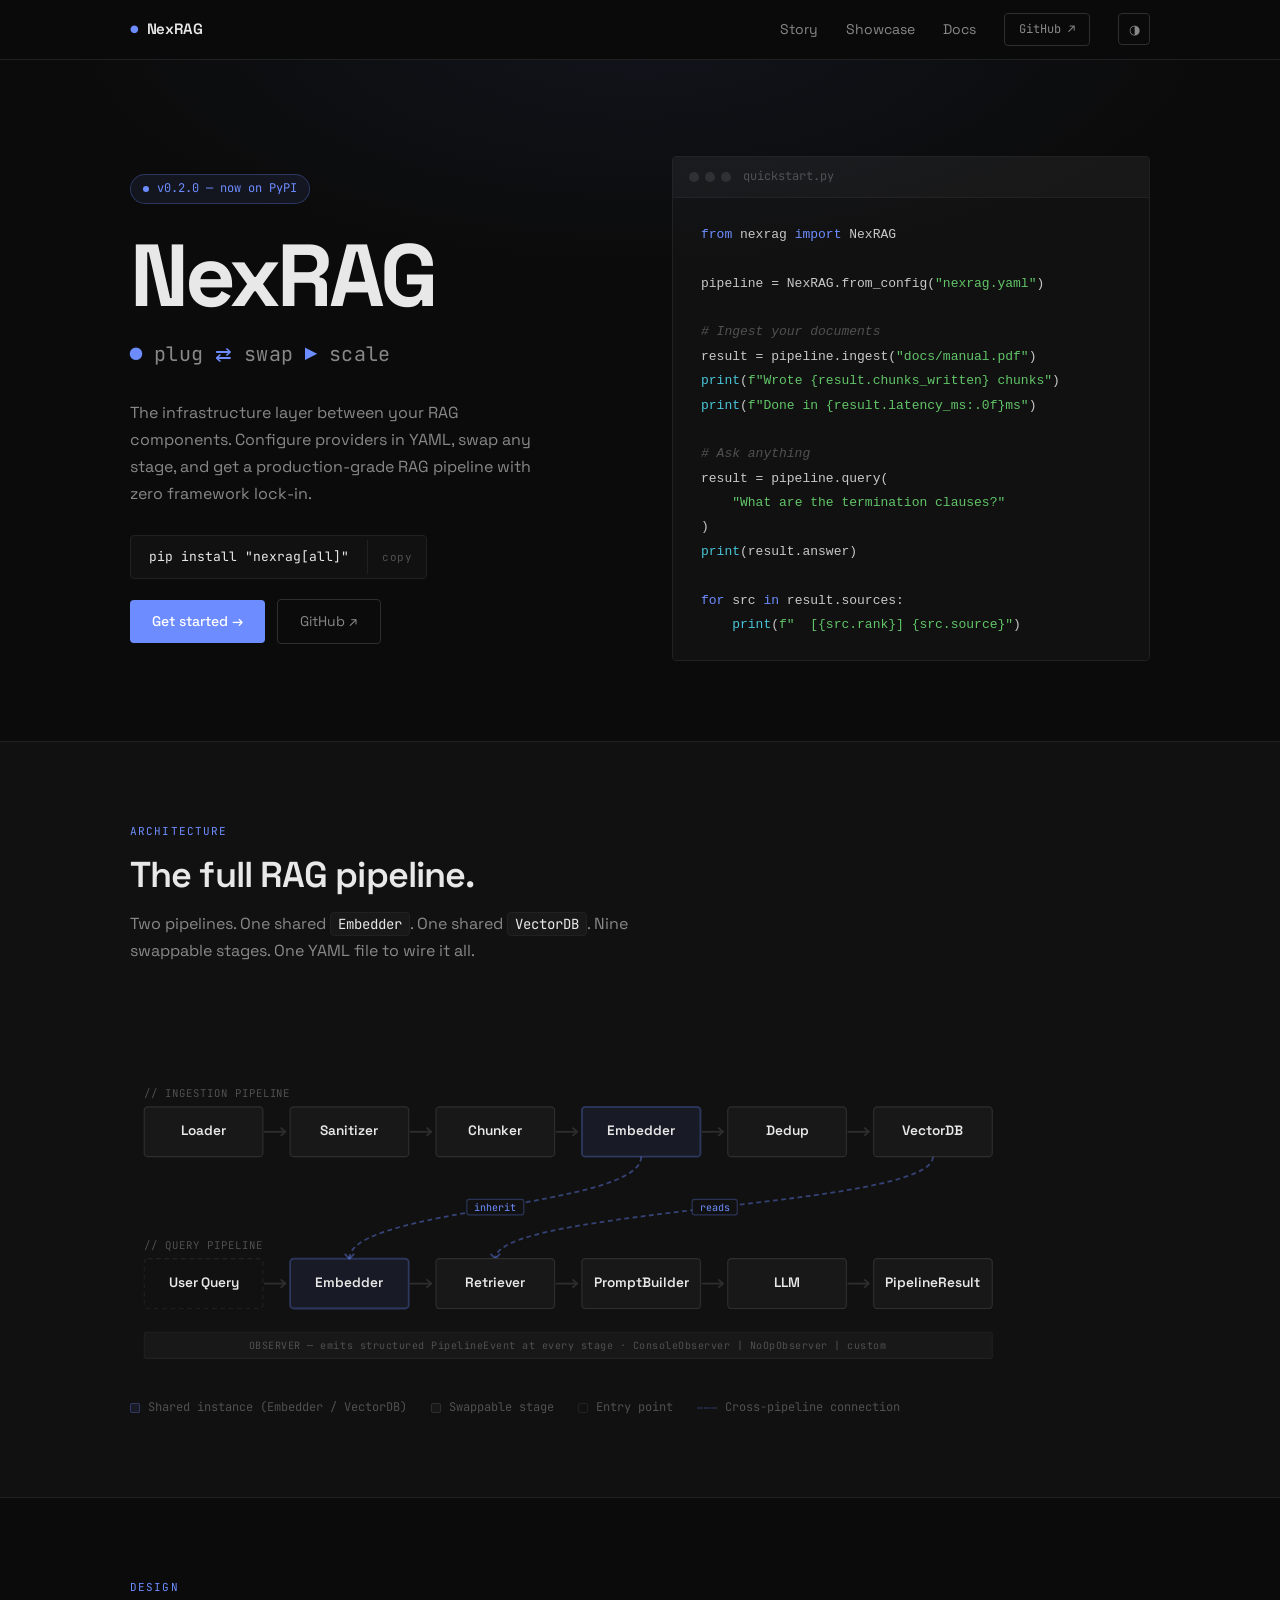
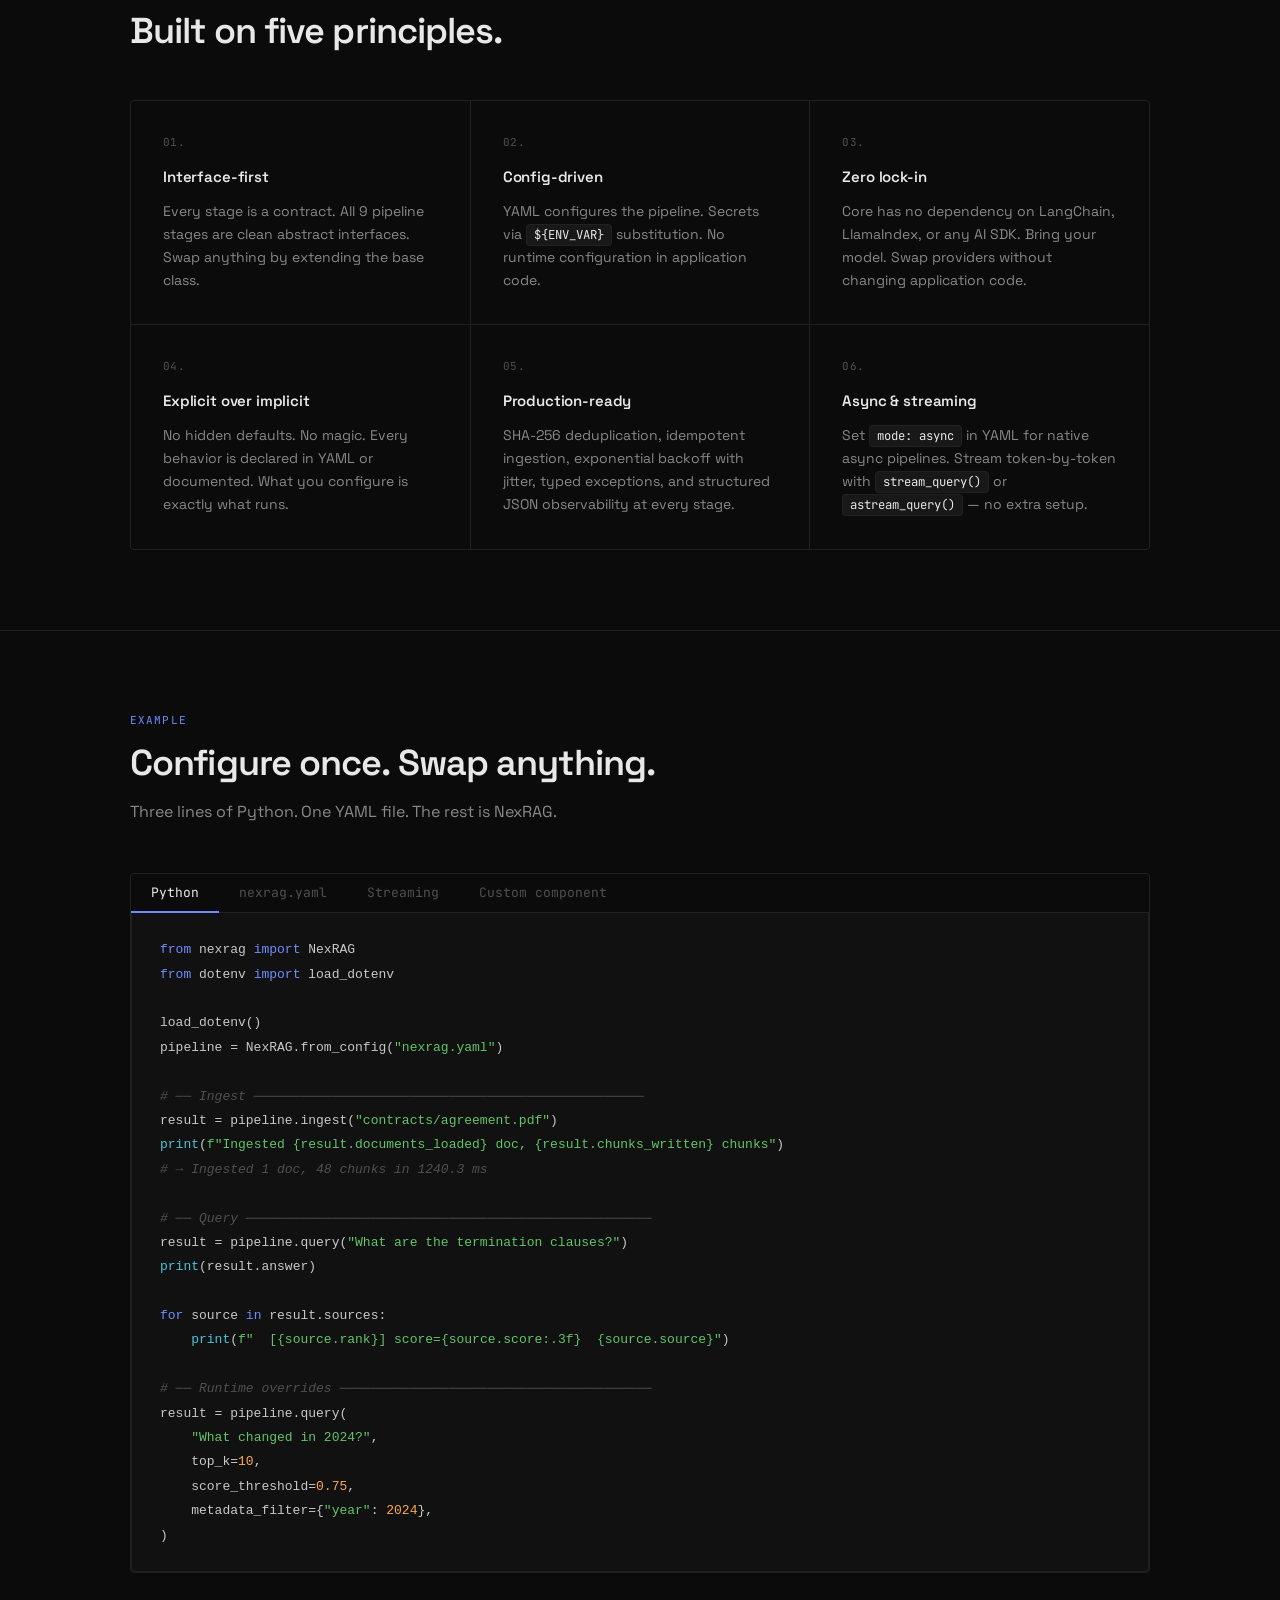
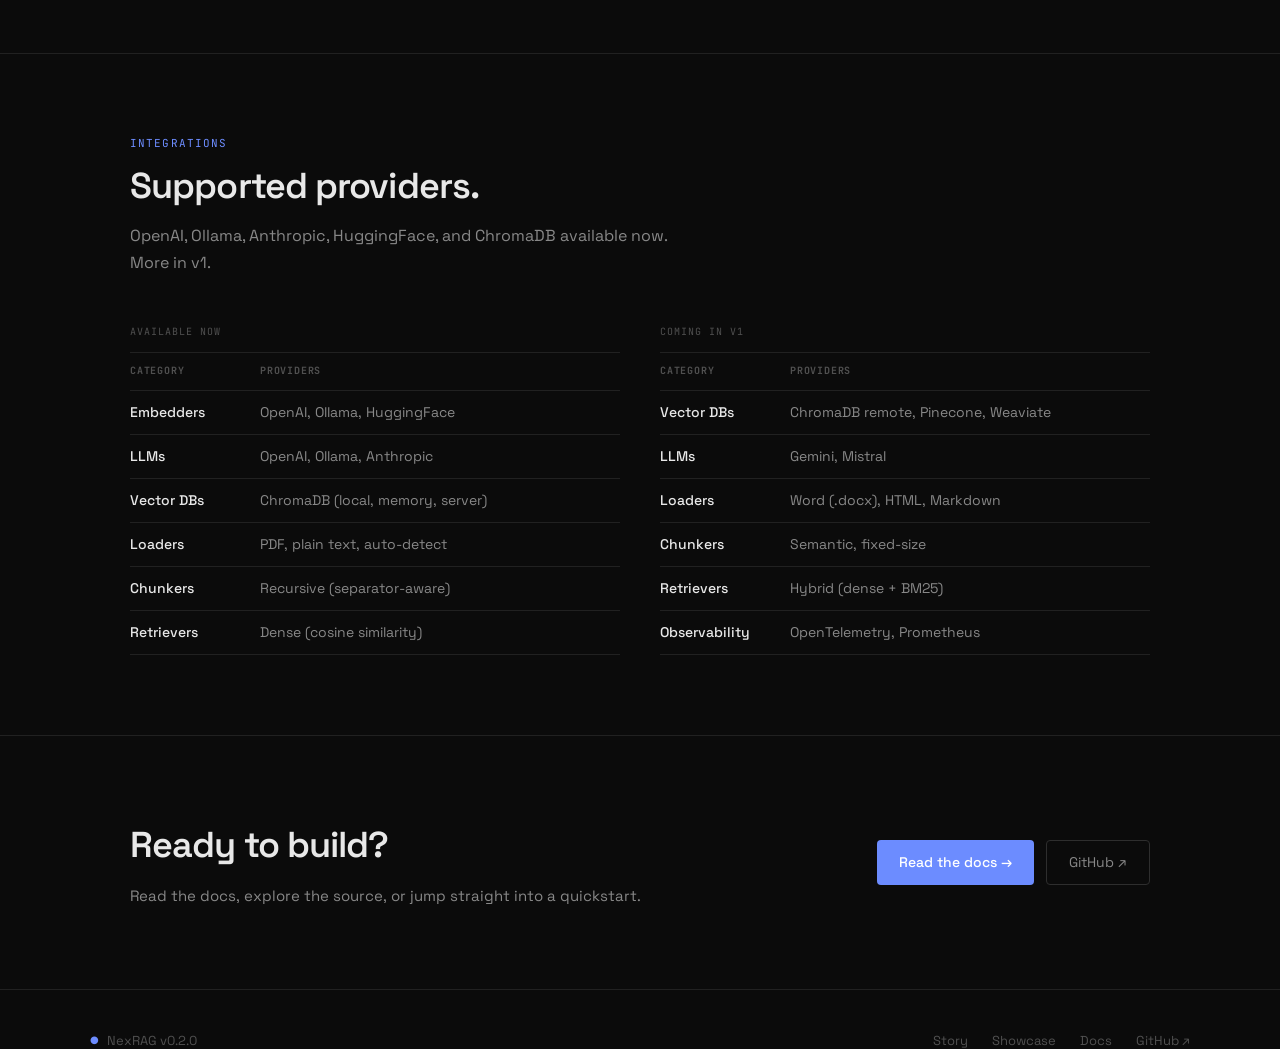
==== docs/index.html @ 96752378 "added documentation" ====
<!DOCTYPE html>
<html lang="en" data-theme="dark">
<head>
  <meta charset="UTF-8">
  <meta name="viewport" content="width=device-width, initial-scale=1.0">
  <title>NexRAG — RAG Pipeline SDK</title>
  <meta name="description" content="Framework-agnostic RAG pipeline SDK. Plug in any component, swap any stage, configure everything in YAML.">
  <script>(function(){var t=localStorage.getItem('nexrag-theme')||'dark';document.documentElement.setAttribute('data-theme',t)})();</script>
  <link rel="stylesheet" href="styles.css">
  <style>
    /* ── Hero ───────────────────────────────────── */
    .hero {
      padding: 96px 0 80px;
      position: relative;
      overflow: hidden;
    }
    .hero::before {
      content: '';
      position: absolute; inset: 0;
      background: radial-gradient(ellipse 70% 55% at 50% -5%,
        oklch(68% 0.19 270 / 0.07), transparent 65%);
      pointer-events: none;
    }
    .hero-inner {
      display: grid;
      grid-template-columns: 1fr 1fr;
      gap: 64px;
      align-items: center;
    }
    .hero-badge { margin-bottom: 28px; }
    .hero-name {
      font-size: clamp(56px, 8vw, 88px);
      font-weight: 700;
      letter-spacing: -0.045em;
      line-height: 1;
      margin-bottom: 18px;
    }
    .hero-tagline {
      font-family: var(--mono);
      font-size: clamp(15px, 2vw, 20px);
      color: var(--text-2);
      margin-bottom: 28px;
      display: flex;
      align-items: center;
      gap: 12px;
      letter-spacing: 0.01em;
    }
    .hero-tagline .sym { color: var(--accent); }
    .hero-desc {
      font-size: 16px;
      color: var(--text-2);
      line-height: 1.7;
      margin-bottom: 28px;
      max-width: 430px;
    }
    .hero-actions { display: flex; gap: 12px; align-items: center; margin-top: 20px; }

    /* ── Architecture ───────────────────────────── */
    .arch-section {
      padding: 80px 0;
      border-top: 1px solid var(--border);
      border-bottom: 1px solid var(--border);
      background: var(--bg-2);
    }
    .arch-wrap {
      margin-top: 48px;
      overflow-x: auto;
      scrollbar-width: thin;
      scrollbar-color: var(--border-2) transparent;
    }
    .arch-legend {
      display: flex;
      gap: 24px;
      margin-top: 20px;
      flex-wrap: wrap;
    }
    .legend-item {
      display: flex;
      align-items: center;
      gap: 8px;
      font-size: 12px;
      color: var(--text-3);
      font-family: var(--mono);
    }
    .legend-dot {
      width: 10px; height: 10px;
      border-radius: 2px;
      border: 1px solid;
      flex-shrink: 0;
    }
    .legend-dot.shared { background: var(--accent-dim); border-color: var(--accent-border); }
    .legend-dot.stage  { background: var(--bg-3); border-color: var(--border-2); }
    .legend-dot.entry  { background: var(--bg-2); border-color: var(--border); }
    .legend-line {
      width: 20px; height: 1px;
      border-top: 2px dashed;
      border-color: var(--accent-border);
      opacity: 0.6;
    }

    /* ── Features ───────────────────────────────── */
    .features-section { padding: 80px 0; }
    .features-grid {
      display: grid;
      grid-template-columns: repeat(3, 1fr);
      gap: 1px;
      background: var(--border);
      border: 1px solid var(--border);
      border-radius: var(--r);
      overflow: hidden;
      margin-top: 48px;
    }
    .feat {
      background: var(--bg);
      padding: 32px;
      transition: background 0.2s;
    }
    .feat:hover { background: var(--bg-2); }
    .feat-num {
      font-family: var(--mono);
      font-size: 11px;
      color: var(--text-3);
      margin-bottom: 14px;
      letter-spacing: 0.04em;
    }
    .feat-title { font-size: 15px; font-weight: 600; margin-bottom: 10px; letter-spacing: -0.01em; }
    .feat-desc  { font-size: 14px; color: var(--text-2); line-height: 1.65; }

    /* ── Code showcase ──────────────────────────── */
    .code-section { padding: 80px 0; border-top: 1px solid var(--border); }
    .code-tabs { display: flex; border-bottom: 1px solid var(--border); }
    .ctab {
      padding: 10px 20px;
      font-family: var(--mono); font-size: 13px;
      color: var(--text-3); cursor: pointer;
      border: none; border-bottom: 2px solid transparent;
      background: none; margin-bottom: -1px;
      transition: color 0.15s;
    }
    .ctab.active { color: var(--text); border-bottom-color: var(--accent); }
    .ctab-panel { display: none; }
    .ctab-panel.active { display: block; }
    .ctab-panel pre.code-block { border-top: none; border-radius: 0 0 var(--r) var(--r); }
    .code-frame {
      border: 1px solid var(--border);
      border-radius: var(--r);
      overflow: hidden;
      margin-top: 48px;
    }

    /* ── Providers ──────────────────────────────── */
    .providers-section { padding: 80px 0; border-top: 1px solid var(--border); }
    .providers-grid {
      display: grid;
      grid-template-columns: 1fr 1fr;
      gap: 40px;
      margin-top: 48px;
    }
    .pcol-title {
      font-family: var(--mono);
      font-size: 10px; letter-spacing: 0.1em;
      text-transform: uppercase; color: var(--text-3);
      padding-bottom: 12px;
      border-bottom: 1px solid var(--border);
    }
    .ptable { width: 100%; border-collapse: collapse; }
    .ptable th {
      text-align: left; font-family: var(--mono); font-size: 10px;
      letter-spacing: 0.08em; text-transform: uppercase; color: var(--text-3);
      padding: 10px 0; border-bottom: 1px solid var(--border);
    }
    .ptable td {
      padding: 10px 0; font-size: 14px;
      border-bottom: 1px solid var(--border);
      color: var(--text-2); vertical-align: top;
    }
    .ptable td:first-child { color: var(--text); font-weight: 500; width: 130px; }

    /* ── CTA strip ──────────────────────────────── */
    .cta-section { padding: 80px 0; border-top: 1px solid var(--border); }
    .cta-inner {
      display: flex;
      align-items: center;
      justify-content: space-between;
      gap: 32px;
    }
    .cta-title { font-size: clamp(24px, 3vw, 36px); font-weight: 600; letter-spacing: -0.025em; }
    .cta-sub   { font-size: 15px; color: var(--text-2); margin-top: 8px; }
    .cta-actions { display: flex; gap: 12px; flex-shrink: 0; }

    /* ── Responsive ─────────────────────────────── */
    @media (max-width: 900px) {
      .hero-inner { grid-template-columns: 1fr; }
      .hero-code  { display: none; }
      .features-grid { grid-template-columns: 1fr 1fr; }
      .providers-grid { grid-template-columns: 1fr; }
      .cta-inner { flex-direction: column; align-items: flex-start; }
    }
    @media (max-width: 640px) {
      .features-grid { grid-template-columns: 1fr; }
      .hero-name { font-size: 56px; }
    }
  </style>
</head>
<body>

  <!-- ── Navigation ───────────────────────────── -->
  <nav class="nav">
    <div class="nav-inner">
      <a href="index.html" class="nav-logo">
        <span class="logo-dot">●</span>NexRAG
      </a>
      <div class="nav-links">
        <a href="story.html">Story</a>
        <a href="showcase.html">Showcase</a>
        <a href="docs.html">Docs</a>
        <a href="https://github.com/kevinrawal/nexrag" target="_blank" class="nav-gh">GitHub ↗</a>
        <button class="theme-btn" id="themeBtn" title="Toggle theme">◑</button>
      </div>
    </div>
  </nav>

  <!-- ── Hero ─────────────────────────────────── -->
  <section class="hero">
    <div class="container">
      <div class="hero-inner">

        <div class="hero-content">
          <div class="hero-badge">
            <span class="badge">
              <span class="badge-dot"></span>v0.2.0 — now on PyPI
            </span>
          </div>
          <h1 class="hero-name">NexRAG</h1>
          <div class="hero-tagline">
            <span class="sym">●</span>plug
            <span class="sym">⇄</span>swap
            <span class="sym">▶</span>scale
          </div>
          <p class="hero-desc">
            The infrastructure layer between your RAG components. Configure providers in YAML, swap any stage, and get a production-grade RAG pipeline with zero framework lock-in.
          </p>
          <div class="install-strip">
            <code>pip install "nexrag[all]"</code>
            <button class="copy-btn" id="copyBtn">copy</button>
          </div>
          <div class="hero-actions">
            <a href="docs.html" class="btn-primary">Get started →</a>
            <a href="https://github.com/kevinrawal/nexrag" target="_blank" class="btn-secondary">GitHub ↗</a>
          </div>
        </div>

        <div class="hero-code">
          <div class="code-window">
            <div class="code-win-bar">
              <div class="win-dots"><span></span><span></span><span></span></div>
              <span class="win-name">quickstart.py</span>
            </div>
<pre class="code-block"><code><span class="kw">from</span> nexrag <span class="kw">import</span> NexRAG

pipeline = NexRAG.from_config(<span class="str">"nexrag.yaml"</span>)

<span class="cmt"># Ingest your documents</span>
result = pipeline.ingest(<span class="str">"docs/manual.pdf"</span>)
<span class="fn">print</span>(<span class="str">f"Wrote {result.chunks_written} chunks"</span>)
<span class="fn">print</span>(<span class="str">f"Done in {result.latency_ms:.0f}ms"</span>)

<span class="cmt"># Ask anything</span>
result = pipeline.query(
    <span class="str">"What are the termination clauses?"</span>
)
<span class="fn">print</span>(result.answer)

<span class="kw">for</span> src <span class="kw">in</span> result.sources:
    <span class="fn">print</span>(<span class="str">f"  [{src.rank}] {src.source}"</span>)</code></pre>
          </div>
        </div>

      </div>
    </div>
  </section>

  <!-- ── Architecture ──────────────────────────── -->
  <section class="arch-section">
    <div class="container">
      <div class="label">Architecture</div>
      <h2 class="section-title">The full RAG pipeline.</h2>
      <p class="section-sub">Two pipelines. One shared <code>Embedder</code>. One shared <code>VectorDB</code>. Nine swappable stages. One YAML file to wire it all.</p>

      <div class="arch-wrap fade-up">
<svg viewBox="0 0 860 308" fill="none" xmlns="http://www.w3.org/2000/svg" style="width:100%;height:auto;display:block;min-width:720px">
<style>
.b   { fill: var(--bg-3); stroke: var(--border-2); stroke-width: 1; }
.b-a { fill: var(--accent-dim); stroke: var(--accent-border); stroke-width: 1.5; }
.b-e { fill: var(--bg-2); stroke: var(--border); stroke-width: 1; stroke-dasharray: 4 3; }
.t   { fill: var(--text); font-family: 'Space Grotesk', sans-serif; font-size: 11.5px; font-weight: 600; text-anchor: middle; }
.s   { fill: var(--text-3); font-family: 'JetBrains Mono', monospace; font-size: 9px; text-anchor: middle; }
.ln  { stroke: var(--border-2); stroke-width: 1.5; }
.ch  { stroke: var(--border-2); stroke-width: 1.5; fill: none; }
.cn  { stroke: var(--accent); stroke-width: 1.5; stroke-dasharray: 4 3; fill: none; opacity: 0.4; }
.cha { stroke: var(--accent); stroke-width: 1.5; fill: none; opacity: 0.4; }
.rl  { fill: var(--text-3); font-family: 'JetBrains Mono', monospace; font-size: 9px; letter-spacing: 0.09em; }
.an  { fill: var(--bg-2); stroke: var(--accent-border); stroke-width: 1; }
.ant { fill: var(--accent); font-family: 'JetBrains Mono', monospace; font-size: 8.5px; text-anchor: middle; }
.ob  { fill: var(--bg-3); stroke: var(--border); stroke-width: 1; }
.ot  { fill: var(--text-3); font-family: 'JetBrains Mono', monospace; font-size: 8.5px; letter-spacing: 0.05em; text-anchor: middle; }
</style>

<!-- INGESTION label -->
<text x="12" y="72" class="rl">// INGESTION PIPELINE</text>

<!-- Loader [col 1, x=12] -->
<rect x="12" y="80" width="100" height="42" rx="3" class="b"/>
<text x="62" y="104" class="t">Loader</text>
<line x1="113" y1="101" x2="131" y2="101" class="ln"/>
<polyline points="127,97.5 131,101 127,104.5" class="ch"/>

<!-- Sanitizer [col 2, x=135] -->
<rect x="135" y="80" width="100" height="42" rx="3" class="b"/>
<text x="185" y="104" class="t">Sanitizer</text>
<line x1="236" y1="101" x2="254" y2="101" class="ln"/>
<polyline points="250,97.5 254,101 250,104.5" class="ch"/>

<!-- Chunker [col 3, x=258] -->
<rect x="258" y="80" width="100" height="42" rx="3" class="b"/>
<text x="308" y="104" class="t">Chunker</text>
<line x1="359" y1="101" x2="377" y2="101" class="ln"/>
<polyline points="373,97.5 377,101 373,104.5" class="ch"/>

<!-- Embedder [col 4, x=381 — SHARED] -->
<rect x="381" y="80" width="100" height="42" rx="3" class="b-a"/>
<text x="431" y="104" class="t">Embedder</text>
<line x1="482" y1="101" x2="500" y2="101" class="ln"/>
<polyline points="496,97.5 500,101 496,104.5" class="ch"/>

<!-- Dedup [col 5, x=504] -->
<rect x="504" y="80" width="100" height="42" rx="3" class="b"/>
<text x="554" y="104" class="t">Dedup</text>
<line x1="605" y1="101" x2="623" y2="101" class="ln"/>
<polyline points="619,97.5 623,101 619,104.5" class="ch"/>

<!-- VectorDB [col 6, x=627] -->
<rect x="627" y="80" width="100" height="42" rx="3" class="b"/>
<text x="677" y="104" class="t">VectorDB</text>

<!-- ── CROSS-PIPELINE CONNECTIONS ── -->

<!-- VectorDB bottom → Retriever top -->
<path d="M 677,122 C 677,165 308,165 308,208" class="cn"/>
<polyline points="304,204 308,208 312,204" class="cha"/>

<!-- Embedder(ing) bottom → Embedder(qry) top (shared instance) -->
<path d="M 431,122 C 431,165 185,165 185,208" class="cn"/>
<polyline points="181,204 185,208 189,204" class="cha"/>

<!-- "reads" annotation on VectorDB→Retriever path (midpoint t=0.5 ≈ x=493, y=165) -->
<rect x="474" y="158" width="38" height="13" rx="2" class="an"/>
<text x="493" y="168" class="ant">reads</text>

<!-- "inherit" annotation on Embedder→Embedder path (midpoint t=0.5 ≈ x=308, y=165) -->
<rect x="284" y="158" width="48" height="13" rx="2" class="an"/>
<text x="308" y="168" class="ant">inherit</text>

<!-- ── QUERY PIPELINE ── -->
<text x="12" y="200" class="rl">// QUERY PIPELINE</text>

<!-- User Query [col 1, x=12 — entry] -->
<rect x="12" y="208" width="100" height="42" rx="3" class="b-e"/>
<text x="62" y="232" class="t">User Query</text>
<line x1="113" y1="229" x2="131" y2="229" class="ln"/>
<polyline points="127,225.5 131,229 127,232.5" class="ch"/>

<!-- Embedder [col 2, x=135 — SHARED, inherit] -->
<rect x="135" y="208" width="100" height="42" rx="3" class="b-a"/>
<text x="185" y="232" class="t">Embedder</text>
<line x1="236" y1="229" x2="254" y2="229" class="ln"/>
<polyline points="250,225.5 254,229 250,232.5" class="ch"/>

<!-- Retriever [col 3, x=258] -->
<rect x="258" y="208" width="100" height="42" rx="3" class="b"/>
<text x="308" y="232" class="t">Retriever</text>
<line x1="359" y1="229" x2="377" y2="229" class="ln"/>
<polyline points="373,225.5 377,229 373,232.5" class="ch"/>

<!-- PromptBuilder [col 4, x=381] -->
<rect x="381" y="208" width="100" height="42" rx="3" class="b"/>
<text x="431" y="232" class="t">PromptBuilder</text>
<line x1="482" y1="229" x2="500" y2="229" class="ln"/>
<polyline points="496,225.5 500,229 496,232.5" class="ch"/>

<!-- LLM [col 5, x=504] -->
<rect x="504" y="208" width="100" height="42" rx="3" class="b"/>
<text x="554" y="232" class="t">LLM</text>
<line x1="605" y1="229" x2="623" y2="229" class="ln"/>
<polyline points="619,225.5 623,229 619,232.5" class="ch"/>

<!-- PipelineResult [col 6, x=627] -->
<rect x="627" y="208" width="100" height="42" rx="3" class="b"/>
<text x="677" y="232" class="t">PipelineResult</text>

<!-- ── OBSERVER ── -->
<rect x="12" y="270" width="715" height="22" rx="2" class="ob"/>
<text x="369" y="284" class="ot">OBSERVER — emits structured PipelineEvent at every stage · ConsoleObserver | NoOpObserver | custom</text>
</svg>
      </div>

      <div class="arch-legend">
        <div class="legend-item"><span class="legend-dot shared"></span>Shared instance (Embedder / VectorDB)</div>
        <div class="legend-item"><span class="legend-dot stage"></span>Swappable stage</div>
        <div class="legend-item"><span class="legend-dot entry"></span>Entry point</div>
        <div class="legend-item"><span class="legend-line"></span>Cross-pipeline connection</div>
      </div>
    </div>
  </section>

  <!-- ── Features ──────────────────────────────── -->
  <section class="features-section">
    <div class="container">
      <div class="label fade-up">Design</div>
      <h2 class="section-title fade-up">Built on five principles.</h2>
      <div class="features-grid">
        <div class="feat fade-up">
          <div class="feat-num">01.</div>
          <div class="feat-title">Interface-first</div>
          <p class="feat-desc">Every stage is a contract. All 9 pipeline stages are clean abstract interfaces. Swap anything by extending the base class.</p>
        </div>
        <div class="feat fade-up">
          <div class="feat-num">02.</div>
          <div class="feat-title">Config-driven</div>
          <p class="feat-desc">YAML configures the pipeline. Secrets via <code>${ENV_VAR}</code> substitution. No runtime configuration in application code.</p>
        </div>
        <div class="feat fade-up">
          <div class="feat-num">03.</div>
          <div class="feat-title">Zero lock-in</div>
          <p class="feat-desc">Core has no dependency on LangChain, LlamaIndex, or any AI SDK. Bring your model. Swap providers without changing application code.</p>
        </div>
        <div class="feat fade-up">
          <div class="feat-num">04.</div>
          <div class="feat-title">Explicit over implicit</div>
          <p class="feat-desc">No hidden defaults. No magic. Every behavior is declared in YAML or documented. What you configure is exactly what runs.</p>
        </div>
        <div class="feat fade-up">
          <div class="feat-num">05.</div>
          <div class="feat-title">Production-ready</div>
          <p class="feat-desc">SHA-256 deduplication, idempotent ingestion, exponential backoff with jitter, typed exceptions, and structured JSON observability at every stage.</p>
        </div>
        <div class="feat fade-up">
          <div class="feat-num">06.</div>
          <div class="feat-title">Async &amp; streaming</div>
          <p class="feat-desc">Set <code>mode: async</code> in YAML for native async pipelines. Stream token-by-token with <code>stream_query()</code> or <code>astream_query()</code> — no extra setup.</p>
        </div>
      </div>
    </div>
  </section>

  <!-- ── Code Showcase ─────────────────────────── -->
  <section class="code-section">
    <div class="container">
      <div class="label fade-up">Example</div>
      <h2 class="section-title fade-up">Configure once. Swap anything.</h2>
      <p class="section-sub fade-up">Three lines of Python. One YAML file. The rest is NexRAG.</p>
      <div class="code-frame fade-up">
        <div class="code-tabs">
          <button class="ctab active" data-tab="py">Python</button>
          <button class="ctab" data-tab="yaml">nexrag.yaml</button>
          <button class="ctab" data-tab="stream">Streaming</button>
          <button class="ctab" data-tab="custom">Custom component</button>
        </div>
        <div class="ctab-panel active" id="tab-py">
<pre class="code-block"><code><span class="kw">from</span> nexrag <span class="kw">import</span> NexRAG
<span class="kw">from</span> dotenv <span class="kw">import</span> load_dotenv

load_dotenv()
pipeline = NexRAG.from_config(<span class="str">"nexrag.yaml"</span>)

<span class="cmt"># ── Ingest ──────────────────────────────────────────────────</span>
result = pipeline.ingest(<span class="str">"contracts/agreement.pdf"</span>)
<span class="fn">print</span>(<span class="str">f"Ingested {result.documents_loaded} doc, {result.chunks_written} chunks"</span>)
<span class="cmt"># → Ingested 1 doc, 48 chunks in 1240.3 ms</span>

<span class="cmt"># ── Query ────────────────────────────────────────────────────</span>
result = pipeline.query(<span class="str">"What are the termination clauses?"</span>)
<span class="fn">print</span>(result.answer)

<span class="kw">for</span> source <span class="kw">in</span> result.sources:
    <span class="fn">print</span>(<span class="str">f"  [{source.rank}] score={source.score:.3f}  {source.source}"</span>)

<span class="cmt"># ── Runtime overrides ────────────────────────────────────────</span>
result = pipeline.query(
    <span class="str">"What changed in 2024?"</span>,
    top_k=<span class="num">10</span>,
    score_threshold=<span class="num">0.75</span>,
    metadata_filter={<span class="str">"year"</span>: <span class="num">2024</span>},
)</code></pre>
        </div>
        <div class="ctab-panel" id="tab-stream">
<pre class="code-block"><code><span class="kw">from</span> nexrag <span class="kw">import</span> NexRAG

pipeline = NexRAG.from_config(<span class="str">"nexrag.yaml"</span>)

<span class="cmt"># ── Sync streaming — tokens printed as they arrive ───────────</span>
<span class="kw">for</span> token <span class="kw">in</span> pipeline.stream_query(<span class="str">"Summarize the contract"</span>):
    <span class="fn">print</span>(token, end=<span class="str">""</span>, flush=<span class="kw">True</span>)

<span class="cmt"># ── Async streaming — for FastAPI / async frameworks ─────────</span>
<span class="kw">import</span> asyncio

<span class="kw">async def</span> <span class="fn">stream_answer</span>():
    <span class="kw">async for</span> token <span class="kw">in</span> pipeline.astream_query(
        <span class="str">"What are the termination clauses?"</span>,
        top_k=<span class="num">8</span>,
    ):
        <span class="fn">print</span>(token, end=<span class="str">""</span>, flush=<span class="kw">True</span>)

asyncio.run(<span class="fn">stream_answer</span>())

<span class="cmt"># ── FastAPI SSE endpoint — wire it straight in ────────────────</span>
<span class="kw">from</span> fastapi <span class="kw">import</span> FastAPI
<span class="kw">from</span> fastapi.responses <span class="kw">import</span> StreamingResponse

app = FastAPI()

<span class="kw">@app</span>.get(<span class="str">"/ask"</span>)
<span class="kw">async def</span> <span class="fn">ask</span>(q: str):
    <span class="kw">async def</span> <span class="fn">gen</span>():
        <span class="kw">async for</span> token <span class="kw">in</span> pipeline.astream_query(q):
            <span class="kw">yield</span> token
    <span class="kw">return</span> StreamingResponse(<span class="fn">gen</span>(), media_type=<span class="str">"text/plain"</span>)</code></pre>
        </div>
        <div class="ctab-panel" id="tab-yaml">
<pre class="code-block"><code><span class="yml-cmt"># nexrag.yaml — minimal config</span>

<span class="key">mode:</span> <span class="val">sync</span>           <span class="yml-cmt"># sync (default) | async — enables native async pipeline</span>

<span class="key">ingestion:</span>
  <span class="key">loader:</span>
    <span class="key">type:</span> <span class="val">pdf</span>

  <span class="key">chunker:</span>
    <span class="key">strategy:</span> <span class="val">recursive</span>
    <span class="key">chunk_size:</span> <span class="val">512</span>
    <span class="key">chunk_overlap:</span> <span class="val">64</span>

  <span class="key">embedder:</span>
    <span class="key">provider:</span> <span class="val">openai</span>
    <span class="key">model:</span> <span class="val">text-embedding-3-small</span>
    <span class="key">api_key:</span> <span class="val">${OPENAI_API_KEY}</span>

  <span class="key">vector_db:</span>
    <span class="key">provider:</span> <span class="val">chroma</span>
    <span class="key">default_collection:</span> <span class="val">documents</span>
    <span class="key">collections:</span>
      <span class="key">documents:</span>
        <span class="key">mode:</span> <span class="val">persistent</span>
        <span class="key">path:</span> <span class="val">./.nexrag/chroma</span>

<span class="key">query:</span>
  <span class="key">embedder:</span> <span class="val">inherit</span>         <span class="yml-cmt"># reuse ingestion embedder</span>
  <span class="key">retriever:</span>
    <span class="key">provider:</span> <span class="val">dense</span>
    <span class="key">top_k:</span> <span class="val">5</span>
  <span class="key">llm:</span>
    <span class="key">provider:</span> <span class="val">openai</span>
    <span class="key">model:</span> <span class="val">gpt-4o</span>
    <span class="key">api_key:</span> <span class="val">${OPENAI_API_KEY}</span>
    <span class="key">temperature:</span> <span class="val">0.2</span>

<span class="yml-cmt"># Swap to Ollama — no API keys, fully local:</span>
<span class="yml-cmt">#   embedder.provider: ollama / model: nomic-embed-text</span>
<span class="yml-cmt">#   llm.provider: ollama  / model: llama3.2</span></code></pre>
        </div>
        <div class="ctab-panel" id="tab-custom">
<pre class="code-block"><code><span class="yml-cmt"># Drop in any custom component. Implement the interface,</span>
<span class="yml-cmt"># declare it in YAML. Works for all 9 pipeline stages.</span>

<span class="cmt"># myapp/embedders.py</span>
<span class="kw">from</span> nexrag.core.interfaces.embedder <span class="kw">import</span> BaseEmbedder

<span class="kw">class</span> <span class="fn">SentenceTransformerEmbedder</span>(BaseEmbedder):
    <span class="kw">def</span> <span class="fn">__init__</span>(self, model: str = <span class="str">"all-MiniLM-L6-v2"</span>) -> <span class="kw">None</span>:
        <span class="kw">from</span> sentence_transformers <span class="kw">import</span> SentenceTransformer
        self._model = SentenceTransformer(model)

    <span class="kw">def</span> <span class="fn">embed</span>(self, texts: list[str]) -> list[list[float]]:
        <span class="kw">return</span> self._model.encode(texts).tolist()

    <span class="kw">def</span> <span class="fn">embed_query</span>(self, text: str) -> list[float]:
        <span class="kw">return</span> self._model.encode([text])[<span class="num">0</span>].tolist()

<span class="yml-cmt">---</span>
<span class="yml-cmt"># nexrag.yaml — wire it in:</span>
<span class="key">ingestion:</span>
  <span class="key">embedder:</span>
    <span class="key">provider:</span> <span class="val">custom</span>
    <span class="key">class:</span>    <span class="val">myapp.embedders.SentenceTransformerEmbedder</span>
    <span class="key">params:</span>
      <span class="key">model:</span>  <span class="val">all-MiniLM-L6-v2</span></code></pre>
        </div>
      </div>
    </div>
  </section>

  <!-- ── Providers ─────────────────────────────── -->
  <section class="providers-section">
    <div class="container">
      <div class="label fade-up">Integrations</div>
      <h2 class="section-title fade-up">Supported providers.</h2>
      <p class="section-sub fade-up">OpenAI, Ollama, Anthropic, HuggingFace, and ChromaDB available now. More in v1.</p>
      <div class="providers-grid fade-up">
        <div>
          <div class="pcol-title">Available now</div>
          <table class="ptable">
            <thead><tr><th>Category</th><th>Providers</th></tr></thead>
            <tbody>
              <tr><td>Embedders</td><td>OpenAI, Ollama, HuggingFace</td></tr>
              <tr><td>LLMs</td><td>OpenAI, Ollama, Anthropic</td></tr>
              <tr><td>Vector DBs</td><td>ChromaDB (local, memory, server)</td></tr>
              <tr><td>Loaders</td><td>PDF, plain text, auto-detect</td></tr>
              <tr><td>Chunkers</td><td>Recursive (separator-aware)</td></tr>
              <tr><td>Retrievers</td><td>Dense (cosine similarity)</td></tr>
            </tbody>
          </table>
        </div>
        <div>
          <div class="pcol-title">Coming in v1</div>
          <table class="ptable">
            <thead><tr><th>Category</th><th>Providers</th></tr></thead>
            <tbody>
              <tr><td>Vector DBs</td><td>ChromaDB remote, Pinecone, Weaviate</td></tr>
              <tr><td>LLMs</td><td>Gemini, Mistral</td></tr>
              <tr><td>Loaders</td><td>Word (.docx), HTML, Markdown</td></tr>
              <tr><td>Chunkers</td><td>Semantic, fixed-size</td></tr>
              <tr><td>Retrievers</td><td>Hybrid (dense + BM25)</td></tr>
              <tr><td>Observability</td><td>OpenTelemetry, Prometheus</td></tr>
            </tbody>
          </table>
        </div>
      </div>
    </div>
  </section>

  <!-- ── CTA ───────────────────────────────────── -->
  <section class="cta-section">
    <div class="container">
      <div class="cta-inner fade-up">
        <div>
          <h2 class="cta-title">Ready to build?</h2>
          <p class="cta-sub">Read the docs, explore the source, or jump straight into a quickstart.</p>
        </div>
        <div class="cta-actions">
          <a href="docs.html" class="btn-primary">Read the docs →</a>
          <a href="https://github.com/kevinrawal/nexrag" target="_blank" class="btn-secondary">GitHub ↗</a>
        </div>
      </div>
    </div>
  </section>

  <!-- ── Footer ────────────────────────────────── -->
  <footer class="footer">
    <div class="footer-inner">
      <div class="footer-logo"><span class="logo-dot">●</span> NexRAG v0.2.0</div>
      <div class="footer-links">
        <a href="story.html">Story</a>
        <a href="showcase.html">Showcase</a>
        <a href="docs.html">Docs</a>
        <a href="https://github.com/kevinrawal/nexrag" target="_blank">GitHub ↗</a>
      </div>
    </div>
  </footer>

  <script>
    // Theme toggle
    (function () {
      var btn = document.getElementById('themeBtn');
      var root = document.documentElement;
      function update() {
        var dark = root.dataset.theme === 'dark';
        btn.textContent = dark ? '◑' : '◐';
        btn.title = dark ? 'Switch to light mode' : 'Switch to dark mode';
      }
      update();
      btn.addEventListener('click', function () {
        var next = root.dataset.theme === 'dark' ? 'light' : 'dark';
        root.dataset.theme = next;
        localStorage.setItem('nexrag-theme', next);
        update();
      });
    })();

    // Copy install command
    document.getElementById('copyBtn').addEventListener('click', function () {
      navigator.clipboard.writeText('pip install "nexrag[openai,pdf]"');
      this.textContent = 'copied!';
      this.classList.add('copied');
      setTimeout(() => { this.textContent = 'copy'; this.classList.remove('copied'); }, 2000);
    });

    // Code tabs
    document.querySelectorAll('.ctab').forEach(function (tab) {
      tab.addEventListener('click', function () {
        document.querySelectorAll('.ctab').forEach(function (t) { t.classList.remove('active'); });
        document.querySelectorAll('.ctab-panel').forEach(function (p) { p.classList.remove('active'); });
        tab.classList.add('active');
        var panel = document.getElementById('tab-' + tab.dataset.tab);
        if (panel) panel.classList.add('active');
      });
    });

    // Scroll fade-in
    var obs = new IntersectionObserver(function (entries) {
      entries.forEach(function (e) {
        if (e.isIntersecting) { e.target.classList.add('vis'); obs.unobserve(e.target); }
      });
    }, { threshold: 0.08, rootMargin: '0px 0px -30px 0px' });
    document.querySelectorAll('.fade-up').forEach(function (el) { obs.observe(el); });
  </script>

</body>
</html>
---- docs/styles.css ----
/* ================================================================
   NexRAG — Shared Stylesheet
   Space Grotesk (body/headings) + JetBrains Mono (code)
   Accent: oklch(68% 0.19 270) — indigo-violet
   ================================================================ */

@import url('https://fonts.googleapis.com/css2?family=Space+Grotesk:wght@300;400;500;600;700&family=JetBrains+Mono:ital,wght@0,400;0,500;1,400&display=swap');

*, *::before, *::after { box-sizing: border-box; margin: 0; padding: 0; }

:root {
  --bg:             #0b0b0b;
  --bg-2:           #111111;
  --bg-3:           #181818;
  --border:         #212121;
  --border-2:       #2e2e2e;
  --text:           #e8e8e8;
  --text-2:         #888888;
  --text-3:         #505050;
  --accent:         oklch(68% 0.19 270);
  --accent-dim:     oklch(68% 0.19 270 / 0.08);
  --accent-border:  oklch(68% 0.19 270 / 0.28);
  --green:          oklch(74% 0.16 145);
  --amber:          oklch(80% 0.14 65);
  --cyan:           oklch(76% 0.11 210);
  --font:           'Space Grotesk', system-ui, sans-serif;
  --mono:           'JetBrains Mono', ui-monospace, monospace;
  --nav-h:          60px;
  --max:            1100px;
  --r:              4px;
}

html {
  font-family: var(--font);
  background: var(--bg);
  color: var(--text);
  line-height: 1.65;
  -webkit-font-smoothing: antialiased;
  text-rendering: optimizeLegibility;
  scroll-behavior: smooth;
}

body { min-height: 100vh; display: flex; flex-direction: column; }
a    { color: inherit; text-decoration: none; }

/* ─── Navigation ──────────────────────────────────────────── */
.nav {
  position: sticky; top: 0; z-index: 100;
  height: var(--nav-h);
  border-bottom: 1px solid var(--border);
  background: color-mix(in oklab, var(--bg) 85%, transparent);
  backdrop-filter: blur(14px);
  -webkit-backdrop-filter: blur(14px);
}
.nav-inner {
  max-width: var(--max); margin: 0 auto; padding: 0 40px;
  height: 100%; display: flex; align-items: center; justify-content: space-between;
}
.nav-logo {
  display: flex; align-items: center; gap: 8px;
  font-weight: 600; font-size: 15px; letter-spacing: -0.01em;
}
.logo-dot { color: var(--accent); font-size: 10px; }
.nav-links { display: flex; align-items: center; gap: 28px; }
.nav-links a { font-size: 14px; color: var(--text-2); transition: color 0.15s; }
.nav-links a:hover, .nav-links a.active { color: var(--text); }
.nav-gh {
  font-family: var(--mono); font-size: 12px !important;
  padding: 6px 14px; border: 1px solid var(--border-2);
  border-radius: var(--r); transition: border-color 0.15s !important;
}
.nav-gh:hover { border-color: var(--text-3) !important; color: var(--text) !important; }

/* ─── Container ───────────────────────────────────────────── */
.container { max-width: var(--max); margin: 0 auto; padding: 0 40px; }

/* ─── Buttons ─────────────────────────────────────────────── */
.btn-primary {
  display: inline-flex; align-items: center; gap: 6px;
  padding: 10px 22px; background: var(--accent); color: #fff;
  border-radius: var(--r); font-size: 14px; font-weight: 500;
  transition: opacity 0.15s, transform 0.15s; white-space: nowrap;
}
.btn-primary:hover { opacity: 0.85; transform: translateY(-1px); }
.btn-secondary {
  display: inline-flex; align-items: center; gap: 6px;
  padding: 10px 22px; border: 1px solid var(--border-2);
  border-radius: var(--r); font-size: 14px; color: var(--text-2);
  transition: border-color 0.15s, color 0.15s; white-space: nowrap;
}
.btn-secondary:hover { border-color: var(--text-3); color: var(--text); }

/* ─── Section labels / titles ─────────────────────────────── */
.label {
  font-family: var(--mono); font-size: 11px;
  letter-spacing: 0.1em; text-transform: uppercase;
  color: var(--accent); margin-bottom: 14px;
}
.section-title {
  font-size: clamp(26px, 3vw, 36px); font-weight: 600;
  letter-spacing: -0.025em; line-height: 1.15; color: var(--text);
}
.section-sub {
  font-size: 16px; color: var(--text-2); margin-top: 14px;
  line-height: 1.7; max-width: 560px;
}

/* ─── Code blocks ─────────────────────────────────────────── */
pre.code-block {
  background: var(--bg-2); border: 1px solid var(--border);
  border-radius: var(--r); padding: 24px 28px;
  overflow-x: auto; font-family: var(--mono);
  font-size: 13px; line-height: 1.8;
}
pre.code-block code { color: #c8c8c8; }

/* syntax tokens */
.kw      { color: var(--accent); }
.str     { color: var(--green); }
.cmt     { color: var(--text-3); font-style: italic; }
.fn      { color: var(--cyan); }
.num     { color: var(--amber); }
.key     { color: var(--cyan); }
.val     { color: var(--green); }
.yml-cmt { color: var(--text-3); font-style: italic; }

code:not(pre code) {
  font-family: var(--mono); font-size: 0.875em;
  background: var(--bg-3); padding: 2px 7px;
  border-radius: var(--r); color: var(--text);
  border: 1px solid var(--border);
}

/* code window chrome */
.code-window {
  border: 1px solid var(--border); border-radius: var(--r);
  overflow: hidden; background: var(--bg-2);
}
.code-win-bar {
  display: flex; align-items: center; gap: 12px;
  padding: 10px 16px; border-bottom: 1px solid var(--border);
  background: var(--bg-3);
}
.win-dots { display: flex; gap: 6px; }
.win-dots span {
  width: 10px; height: 10px; border-radius: 50%;
  background: var(--border-2);
}
.win-name { font-family: var(--mono); font-size: 12px; color: var(--text-3); }
.code-window pre.code-block { border: none; border-radius: 0; }

/* ─── Install strip ───────────────────────────────────────── */
.install-strip {
  display: flex; align-items: center;
  background: var(--bg-2); border: 1px solid var(--border);
  border-radius: var(--r); overflow: hidden; width: fit-content; max-width: 100%;
}
.install-strip code {
  font-family: var(--mono); font-size: 13px;
  padding: 10px 18px; color: var(--text);
  background: none; border: none; border-radius: 0;
}
.copy-btn {
  padding: 10px 14px; border: 0; border-left: 1px solid var(--border);
  background: transparent; color: var(--text-3);
  font-family: var(--mono); font-size: 11px;
  cursor: pointer; transition: color 0.15s, background 0.15s;
  letter-spacing: 0.05em;
}
.copy-btn:hover { color: var(--text); background: var(--bg-3); }
.copy-btn.copied { color: var(--green); }

/* ─── Badge ───────────────────────────────────────────────── */
.badge {
  display: inline-flex; align-items: center; gap: 8px;
  font-family: var(--mono); font-size: 12px; color: var(--accent);
  background: var(--accent-dim); border: 1px solid var(--accent-border);
  padding: 4px 12px; border-radius: 999px;
}
.badge-dot {
  width: 6px; height: 6px; border-radius: 50%;
  background: var(--accent); flex-shrink: 0;
  animation: bdot 2s ease-in-out infinite;
}
@keyframes bdot { 0%, 100% { opacity: 1; } 50% { opacity: 0.2; } }

/* ─── Card ────────────────────────────────────────────────── */
.card {
  background: var(--bg-2); border: 1px solid var(--border);
  border-radius: var(--r); padding: 28px 32px;
  transition: border-color 0.2s;
}
.card:hover { border-color: var(--border-2); }

/* ─── Fade-in on scroll ───────────────────────────────────── */
.fade-up {
  opacity: 0; transform: translateY(18px);
  transition: opacity 0.55s ease, transform 0.55s ease;
}
.fade-up.vis { opacity: 1; transform: translateY(0); }

/* ─── Focus ───────────────────────────────────────────────── */
:focus-visible { outline: 2px solid var(--accent); outline-offset: 3px; }

/* ─── Footer ──────────────────────────────────────────────── */
.footer { border-top: 1px solid var(--border); padding: 40px; margin-top: auto; }
.footer-inner {
  max-width: var(--max); margin: 0 auto;
  display: flex; align-items: center; justify-content: space-between; gap: 24px;
}
.footer-logo { display: flex; align-items: center; gap: 8px; font-size: 13px; color: var(--text-3); }
.footer-links { display: flex; gap: 24px; }
.footer-links a { font-size: 13px; color: var(--text-3); transition: color 0.15s; }
.footer-links a:hover { color: var(--text-2); }

/* ─── Responsive ──────────────────────────────────────────── */
@media (max-width: 768px) {
  .container, .nav-inner { padding-left: 20px; padding-right: 20px; }
  .footer { padding: 32px 20px; }
}
@media (max-width: 540px) {
  .nav-links a:not(.nav-gh):not(.active) { display: none; }
}

/* ─── Light theme ─────────────────────────────────────────── */
[data-theme="light"] {
  --bg:            #f6f6f6;
  --bg-2:          #efefef;
  --bg-3:          #e5e5e5;
  --border:        #d2d2d2;
  --border-2:      #b8b8b8;
  --text:          #111111;
  --text-2:        #545454;
  --text-3:        #909090;
  --accent:        oklch(50% 0.22 270);
  --accent-dim:    oklch(50% 0.22 270 / 0.08);
  --accent-border: oklch(50% 0.22 270 / 0.25);
  --green:         oklch(43% 0.18 145);
  --amber:         oklch(50% 0.16 65);
  --cyan:          oklch(44% 0.15 210);
}

/* code text — light mode */
[data-theme="light"] pre.code-block code,
[data-theme="light"] pre.doc-code code { color: #2a2a2a; }

/* syntax token overrides — light mode */
[data-theme="light"] .kw      { color: oklch(47% 0.22 270); }
[data-theme="light"] .str     { color: oklch(40% 0.18 145); }
[data-theme="light"] .cmt     { color: #999; }
[data-theme="light"] .fn      { color: oklch(42% 0.16 210); }
[data-theme="light"] .key     { color: oklch(42% 0.16 210); }
[data-theme="light"] .val     { color: oklch(40% 0.18 145); }
[data-theme="light"] .yml-cmt { color: #999; }
[data-theme="light"] .num     { color: oklch(50% 0.16 65); }

/* ─── Theme toggle button ─────────────────────────────────── */
.theme-btn {
  width: 32px; height: 32px;
  border: 1px solid var(--border-2);
  border-radius: var(--r);
  background: transparent;
  color: var(--text-2);
  font-size: 13px; cursor: pointer;
  display: flex; align-items: center; justify-content: center;
  transition: color 0.15s, border-color 0.15s;
  flex-shrink: 0;
}
.theme-btn:hover { color: var(--text); border-color: var(--text-3); }

/* ─── Smooth theme transitions ────────────────────────────── */
html, body { transition: background 0.2s, color 0.15s; }
pre.code-block, pre.doc-code, .card, .install-strip,
.code-window, .docs-sidebar, .badge { transition: background 0.2s, border-color 0.15s; }
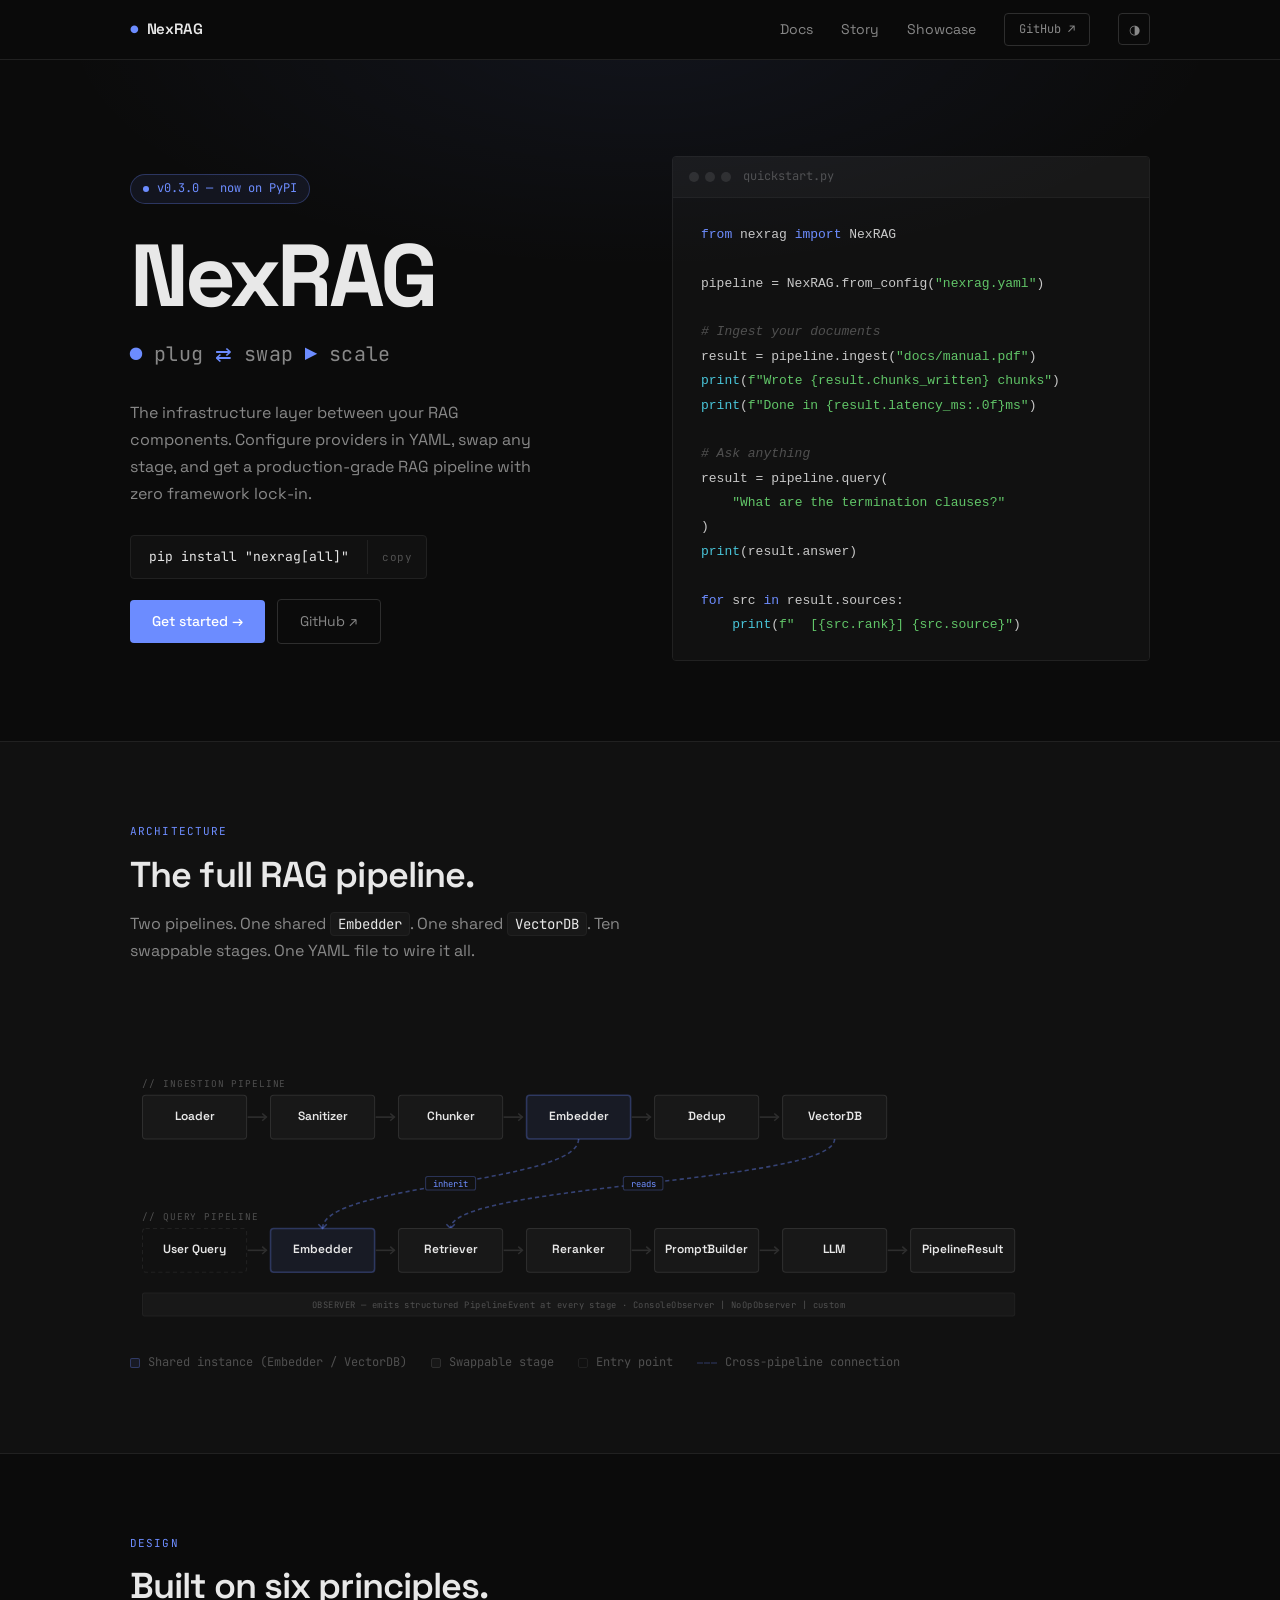
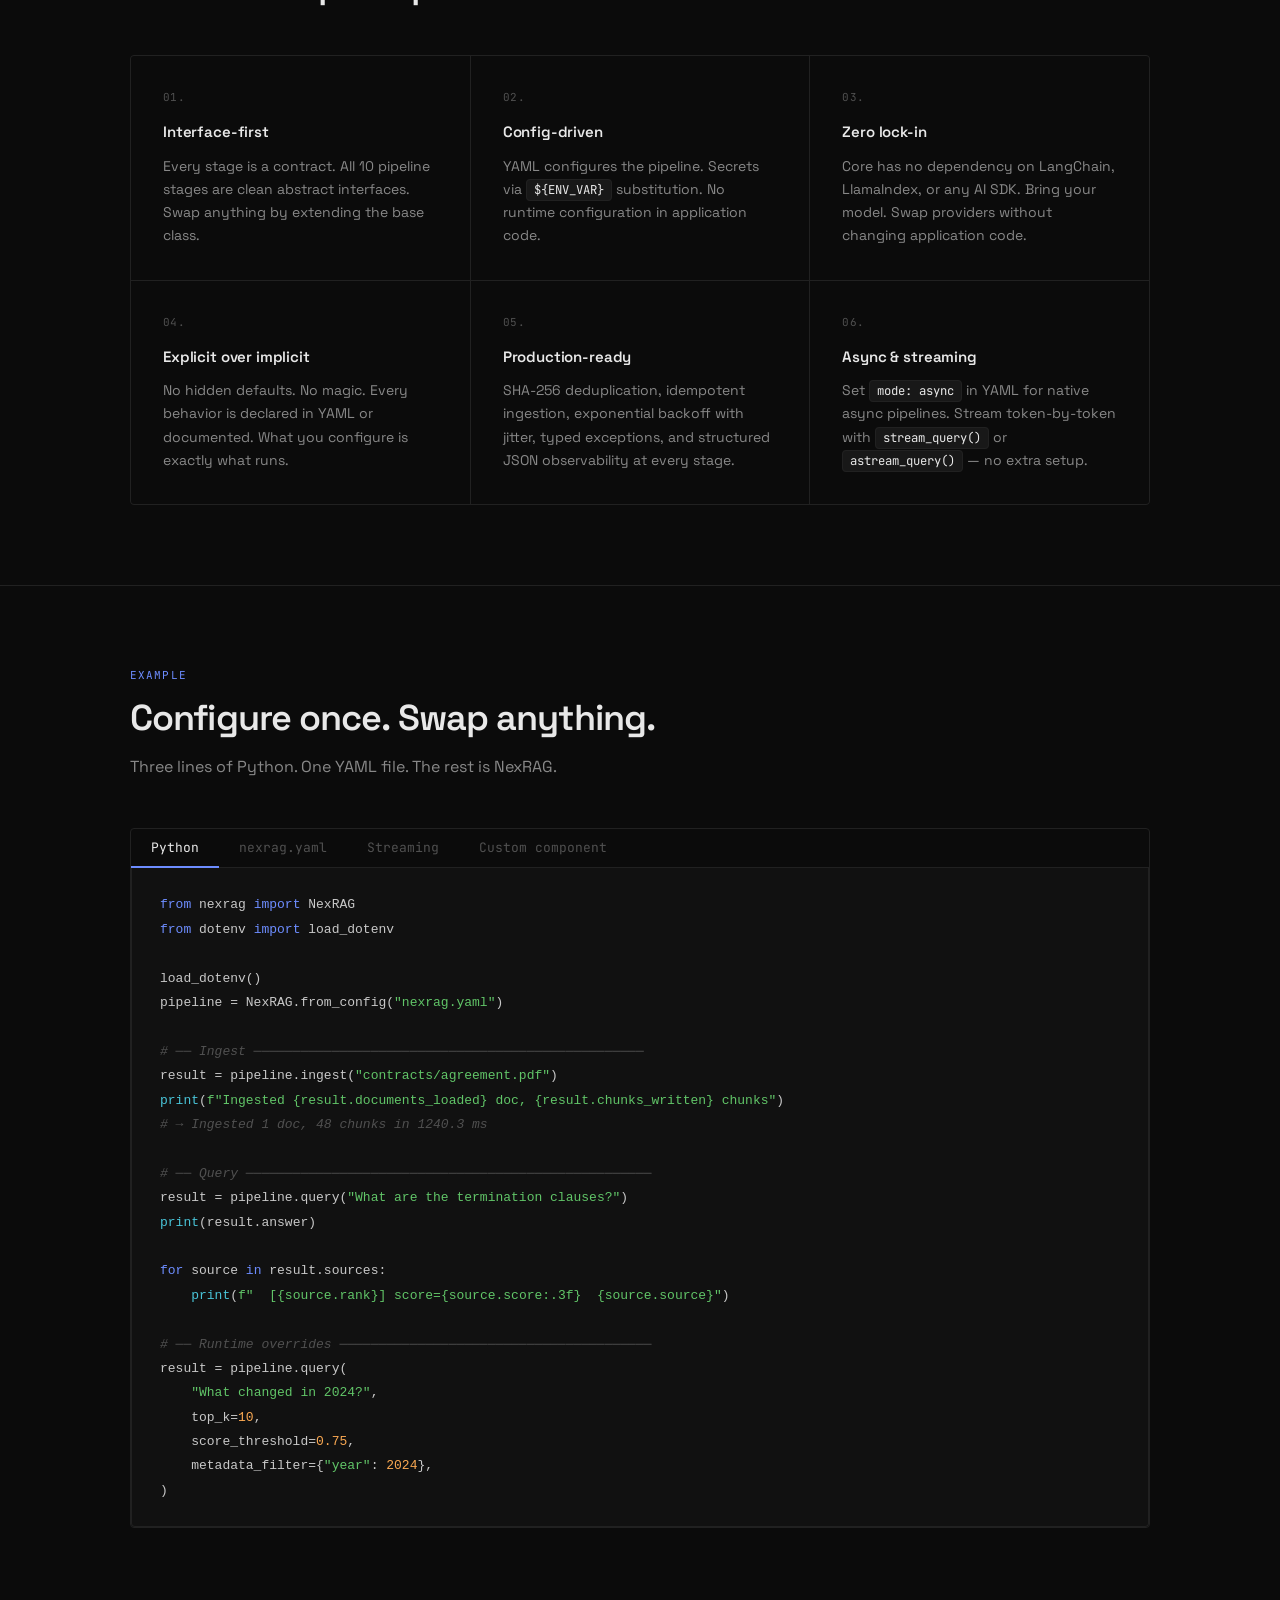
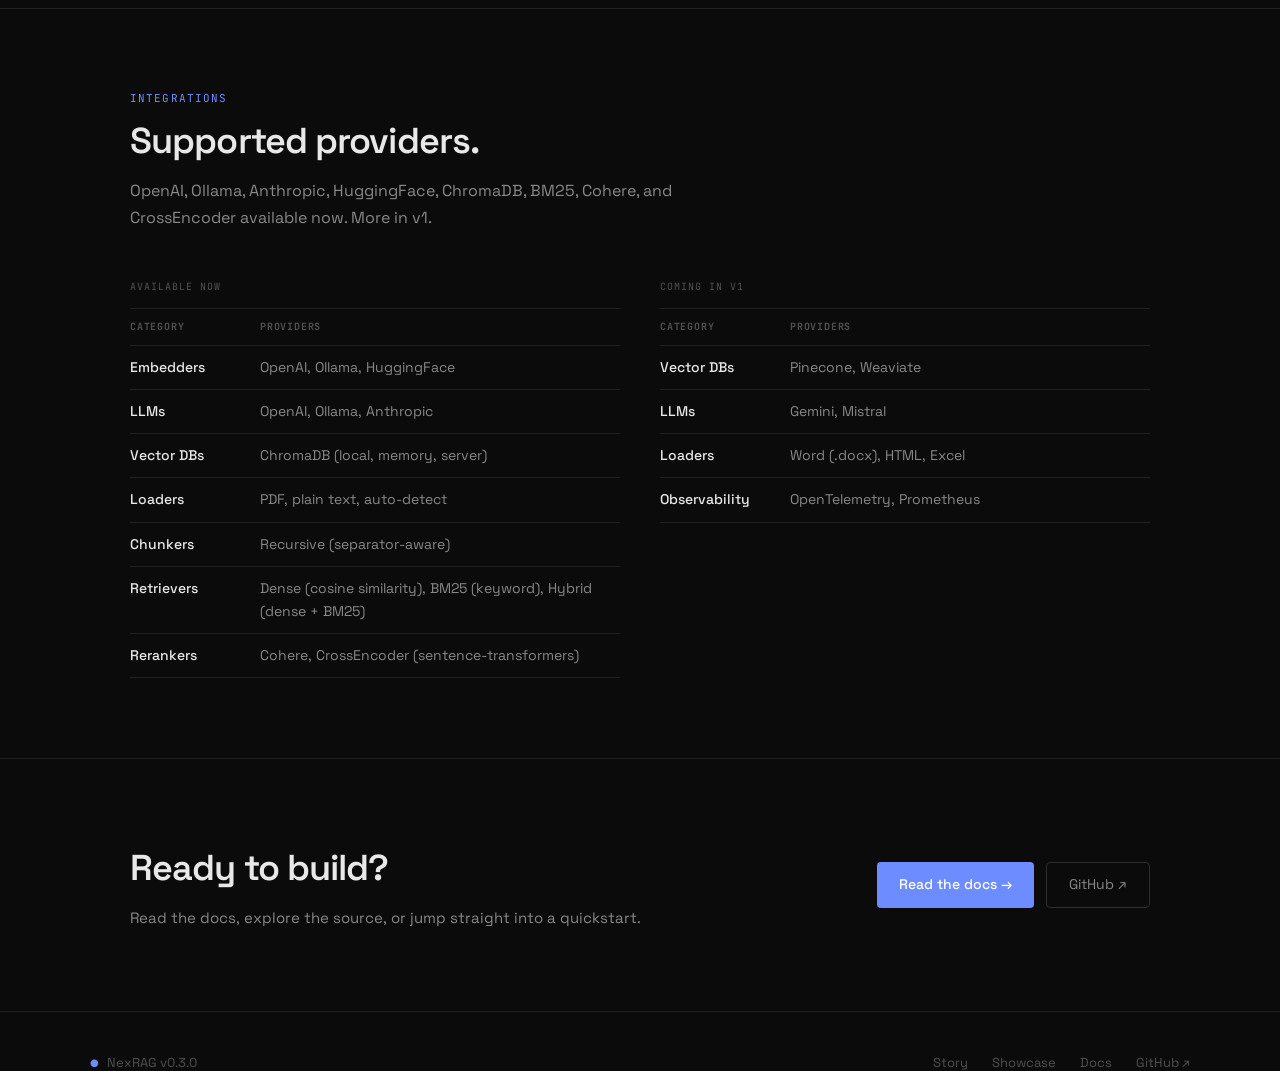
==== commit 6944abef: "added docs" ====
--- a/docs/index.html
+++ b/docs/index.html
@@ -211,9 +211,10 @@
         <span class="logo-dot">●</span>NexRAG
       </a>
       <div class="nav-links">
+        <!-- architecture.html exists but is not ready — link hidden until v1 -->
+        <a href="docs.html">Docs</a>
         <a href="story.html">Story</a>
         <a href="showcase.html">Showcase</a>
-        <a href="docs.html">Docs</a>
         <a href="https://github.com/kevinrawal/nexrag" target="_blank" class="nav-gh">GitHub ↗</a>
         <button class="theme-btn" id="themeBtn" title="Toggle theme">◑</button>
       </div>
@@ -228,7 +229,7 @@
         <div class="hero-content">
           <div class="hero-badge">
             <span class="badge">
-              <span class="badge-dot"></span>v0.2.0 — now on PyPI
+              <span class="badge-dot"></span>v0.3.0 — now on PyPI
             </span>
           </div>
           <h1 class="hero-name">NexRAG</h1>
@@ -285,10 +286,10 @@
     <div class="container">
       <div class="label">Architecture</div>
       <h2 class="section-title">The full RAG pipeline.</h2>
-      <p class="section-sub">Two pipelines. One shared <code>Embedder</code>. One shared <code>VectorDB</code>. Nine swappable stages. One YAML file to wire it all.</p>
+      <p class="section-sub">Two pipelines. One shared <code>Embedder</code>. One shared <code>VectorDB</code>. Ten swappable stages. One YAML file to wire it all.</p>
 
       <div class="arch-wrap fade-up">
-<svg viewBox="0 0 860 308" fill="none" xmlns="http://www.w3.org/2000/svg" style="width:100%;height:auto;display:block;min-width:720px">
+<svg viewBox="0 0 980 308" fill="none" xmlns="http://www.w3.org/2000/svg" style="width:100%;height:auto;display:block;min-width:720px">
 <style>
 .b   { fill: var(--bg-3); stroke: var(--border-2); stroke-width: 1; }
 .b-a { fill: var(--accent-dim); stroke: var(--accent-border); stroke-width: 1.5; }
@@ -382,25 +383,31 @@
 <line x1="359" y1="229" x2="377" y2="229" class="ln"/>
 <polyline points="373,225.5 377,229 373,232.5" class="ch"/>
 
-<!-- PromptBuilder [col 4, x=381] -->
+<!-- Reranker [col 4, x=381 — optional] -->
 <rect x="381" y="208" width="100" height="42" rx="3" class="b"/>
-<text x="431" y="232" class="t">PromptBuilder</text>
+<text x="431" y="232" class="t">Reranker</text>
 <line x1="482" y1="229" x2="500" y2="229" class="ln"/>
 <polyline points="496,225.5 500,229 496,232.5" class="ch"/>
 
-<!-- LLM [col 5, x=504] -->
+<!-- PromptBuilder [col 5, x=504] -->
 <rect x="504" y="208" width="100" height="42" rx="3" class="b"/>
-<text x="554" y="232" class="t">LLM</text>
+<text x="554" y="232" class="t">PromptBuilder</text>
 <line x1="605" y1="229" x2="623" y2="229" class="ln"/>
 <polyline points="619,225.5 623,229 619,232.5" class="ch"/>
 
-<!-- PipelineResult [col 6, x=627] -->
+<!-- LLM [col 6, x=627] -->
 <rect x="627" y="208" width="100" height="42" rx="3" class="b"/>
-<text x="677" y="232" class="t">PipelineResult</text>
+<text x="677" y="232" class="t">LLM</text>
+<line x1="728" y1="229" x2="746" y2="229" class="ln"/>
+<polyline points="742,225.5 746,229 742,232.5" class="ch"/>
+
+<!-- PipelineResult [col 7, x=750] -->
+<rect x="750" y="208" width="100" height="42" rx="3" class="b"/>
+<text x="800" y="232" class="t">PipelineResult</text>
 
 <!-- ── OBSERVER ── -->
-<rect x="12" y="270" width="715" height="22" rx="2" class="ob"/>
-<text x="369" y="284" class="ot">OBSERVER — emits structured PipelineEvent at every stage · ConsoleObserver | NoOpObserver | custom</text>
+<rect x="12" y="270" width="838" height="22" rx="2" class="ob"/>
+<text x="431" y="284" class="ot">OBSERVER — emits structured PipelineEvent at every stage · ConsoleObserver | NoOpObserver | custom</text>
 </svg>
       </div>
 
@@ -417,12 +424,12 @@
   <section class="features-section">
     <div class="container">
       <div class="label fade-up">Design</div>
-      <h2 class="section-title fade-up">Built on five principles.</h2>
+      <h2 class="section-title fade-up">Built on six principles.</h2>
       <div class="features-grid">
         <div class="feat fade-up">
           <div class="feat-num">01.</div>
           <div class="feat-title">Interface-first</div>
-          <p class="feat-desc">Every stage is a contract. All 9 pipeline stages are clean abstract interfaces. Swap anything by extending the base class.</p>
+          <p class="feat-desc">Every stage is a contract. All 10 pipeline stages are clean abstract interfaces. Swap anything by extending the base class.</p>
         </div>
         <div class="feat fade-up">
           <div class="feat-num">02.</div>
@@ -605,7 +612,7 @@
     <div class="container">
       <div class="label fade-up">Integrations</div>
       <h2 class="section-title fade-up">Supported providers.</h2>
-      <p class="section-sub fade-up">OpenAI, Ollama, Anthropic, HuggingFace, and ChromaDB available now. More in v1.</p>
+      <p class="section-sub fade-up">OpenAI, Ollama, Anthropic, HuggingFace, ChromaDB, BM25, Cohere, and CrossEncoder available now. More in v1.</p>
       <div class="providers-grid fade-up">
         <div>
           <div class="pcol-title">Available now</div>
@@ -617,7 +624,8 @@
               <tr><td>Vector DBs</td><td>ChromaDB (local, memory, server)</td></tr>
               <tr><td>Loaders</td><td>PDF, plain text, auto-detect</td></tr>
               <tr><td>Chunkers</td><td>Recursive (separator-aware)</td></tr>
-              <tr><td>Retrievers</td><td>Dense (cosine similarity)</td></tr>
+              <tr><td>Retrievers</td><td>Dense (cosine similarity), BM25 (keyword), Hybrid (dense + BM25)</td></tr>
+              <tr><td>Rerankers</td><td>Cohere, CrossEncoder (sentence-transformers)</td></tr>
             </tbody>
           </table>
         </div>
@@ -626,11 +634,9 @@
           <table class="ptable">
             <thead><tr><th>Category</th><th>Providers</th></tr></thead>
             <tbody>
-              <tr><td>Vector DBs</td><td>ChromaDB remote, Pinecone, Weaviate</td></tr>
+              <tr><td>Vector DBs</td><td>Pinecone, Weaviate</td></tr>
               <tr><td>LLMs</td><td>Gemini, Mistral</td></tr>
-              <tr><td>Loaders</td><td>Word (.docx), HTML, Markdown</td></tr>
-              <tr><td>Chunkers</td><td>Semantic, fixed-size</td></tr>
-              <tr><td>Retrievers</td><td>Hybrid (dense + BM25)</td></tr>
+              <tr><td>Loaders</td><td>Word (.docx), HTML, Excel</td></tr>
               <tr><td>Observability</td><td>OpenTelemetry, Prometheus</td></tr>
             </tbody>
           </table>
@@ -658,7 +664,7 @@
   <!-- ── Footer ────────────────────────────────── -->
   <footer class="footer">
     <div class="footer-inner">
-      <div class="footer-logo"><span class="logo-dot">●</span> NexRAG v0.2.0</div>
+      <div class="footer-logo"><span class="logo-dot">●</span> NexRAG v0.3.0</div>
       <div class="footer-links">
         <a href="story.html">Story</a>
         <a href="showcase.html">Showcase</a>
@@ -689,7 +695,7 @@
 
     // Copy install command
     document.getElementById('copyBtn').addEventListener('click', function () {
-      navigator.clipboard.writeText('pip install "nexrag[openai,pdf]"');
+      navigator.clipboard.writeText('pip install "nexrag[all]"');
       this.textContent = 'copied!';
       this.classList.add('copied');
       setTimeout(() => { this.textContent = 'copy'; this.classList.remove('copied'); }, 2000);
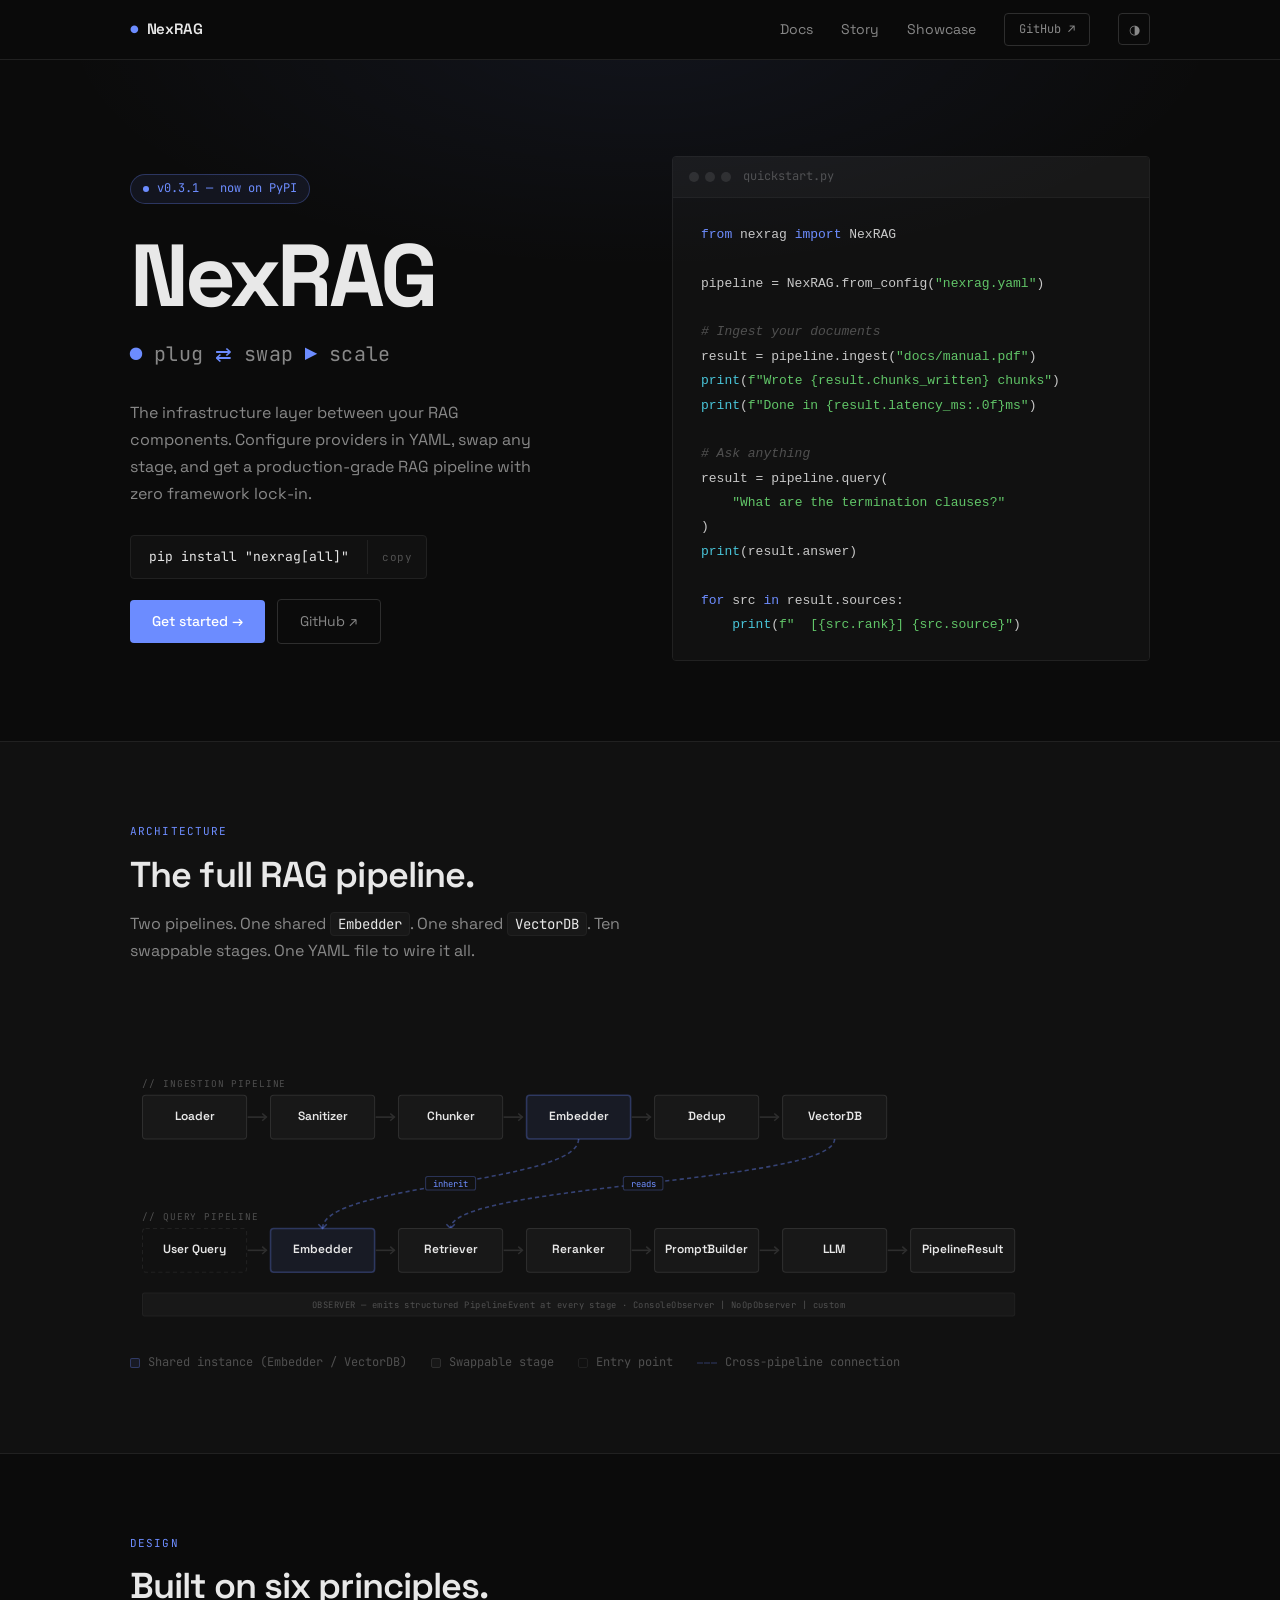
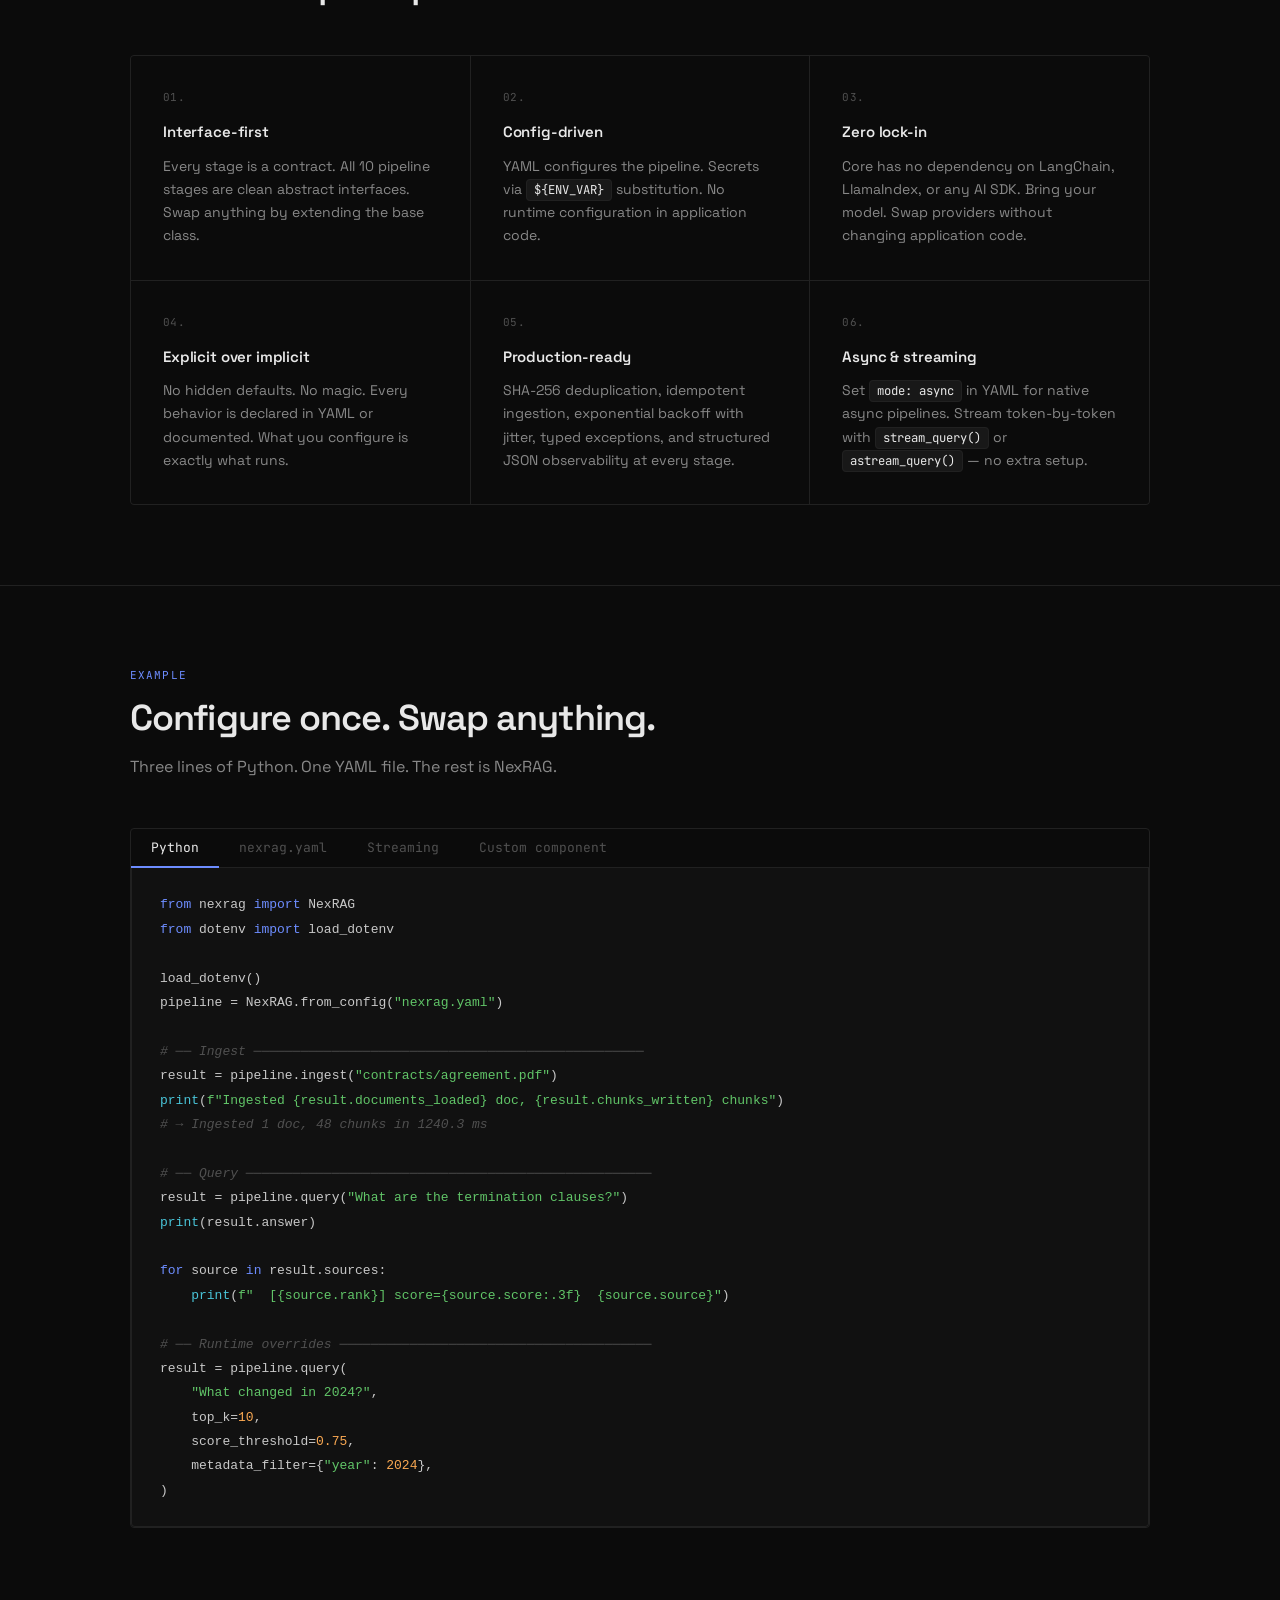
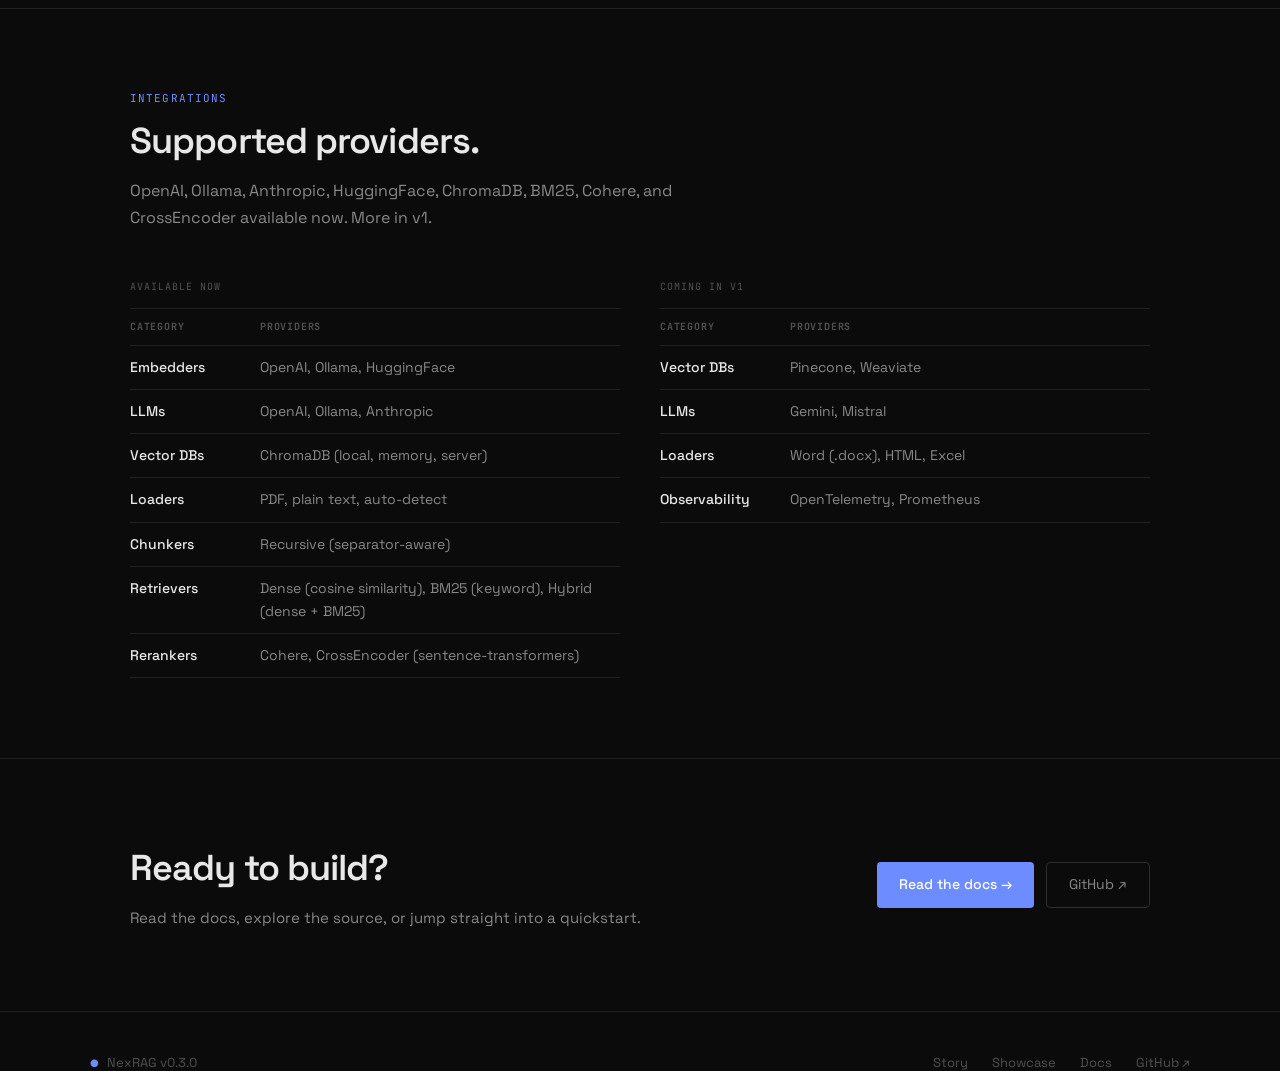
==== commit d4ee02b2: "bug fixes" ====
--- a/docs/index.html
+++ b/docs/index.html
@@ -229,7 +229,7 @@
         <div class="hero-content">
           <div class="hero-badge">
             <span class="badge">
-              <span class="badge-dot"></span>v0.3.0 — now on PyPI
+              <span class="badge-dot"></span>v0.3.1 — now on PyPI
             </span>
           </div>
           <h1 class="hero-name">NexRAG</h1>
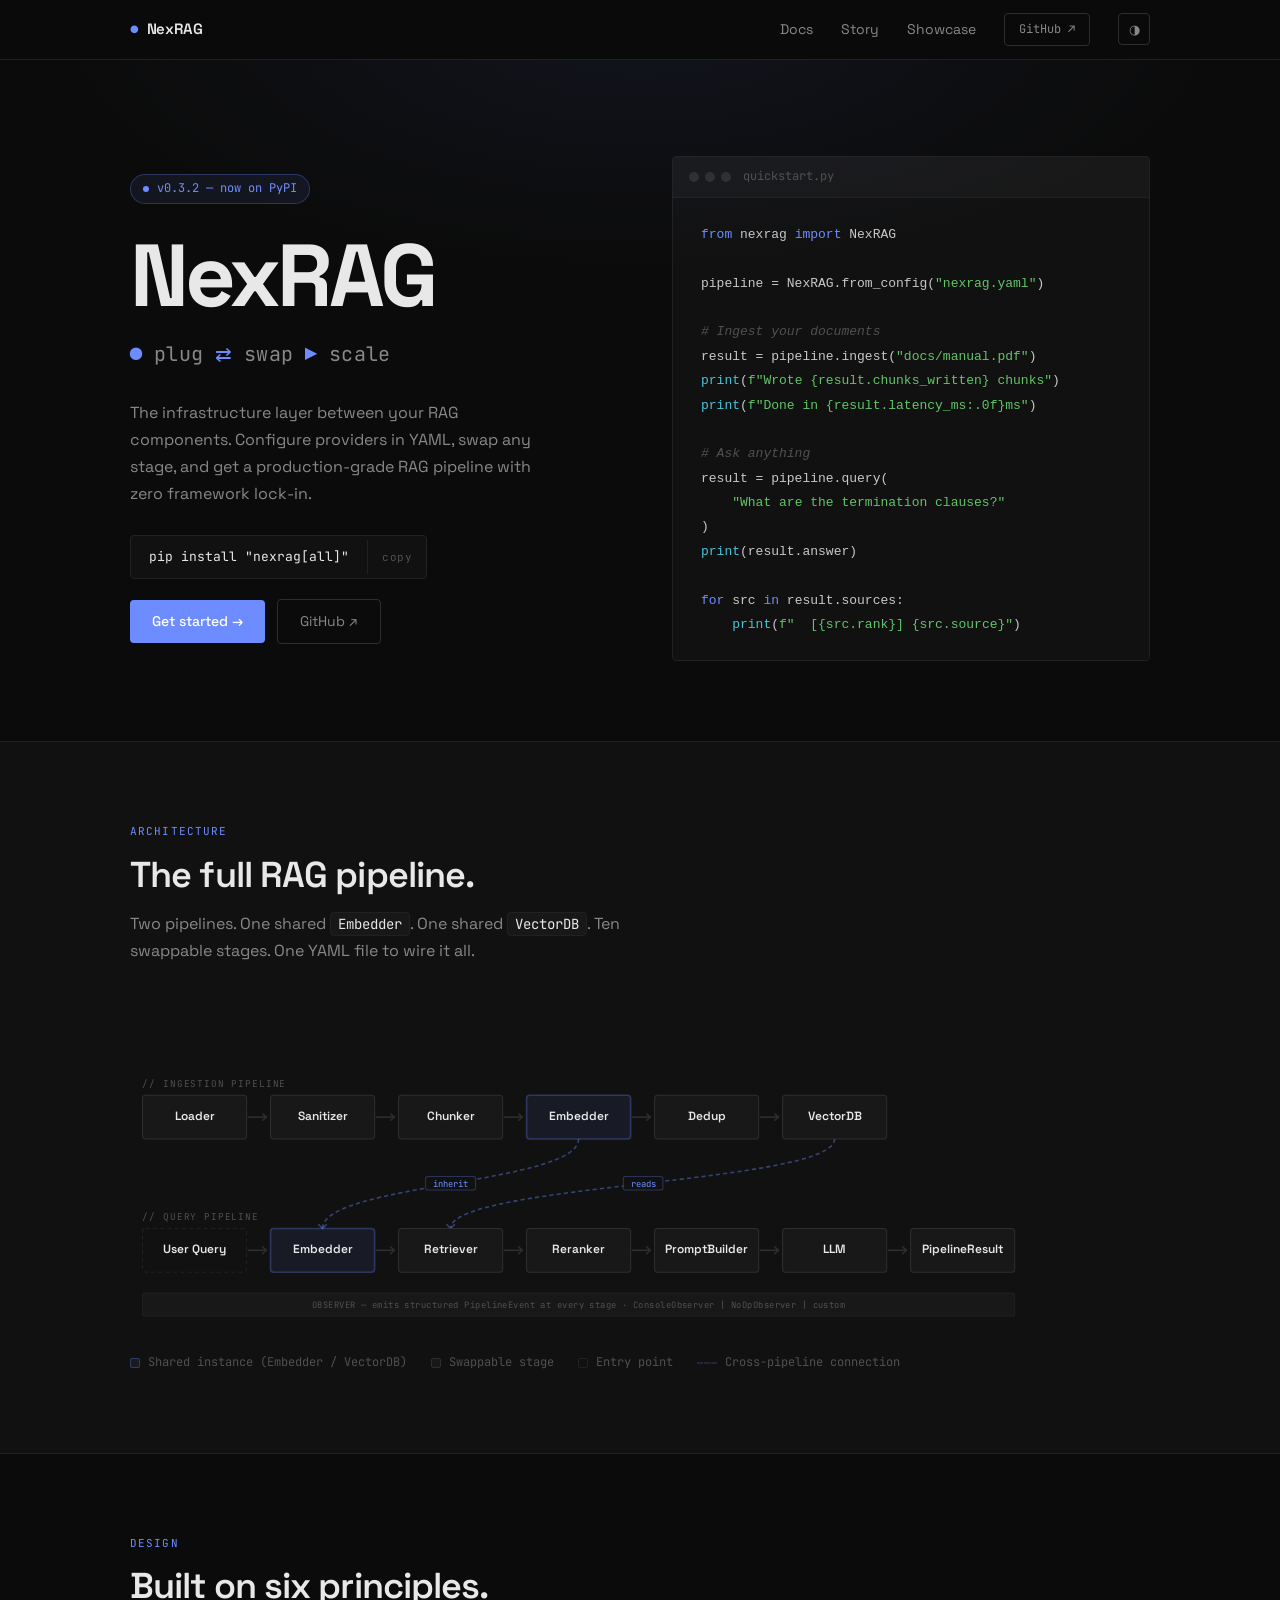
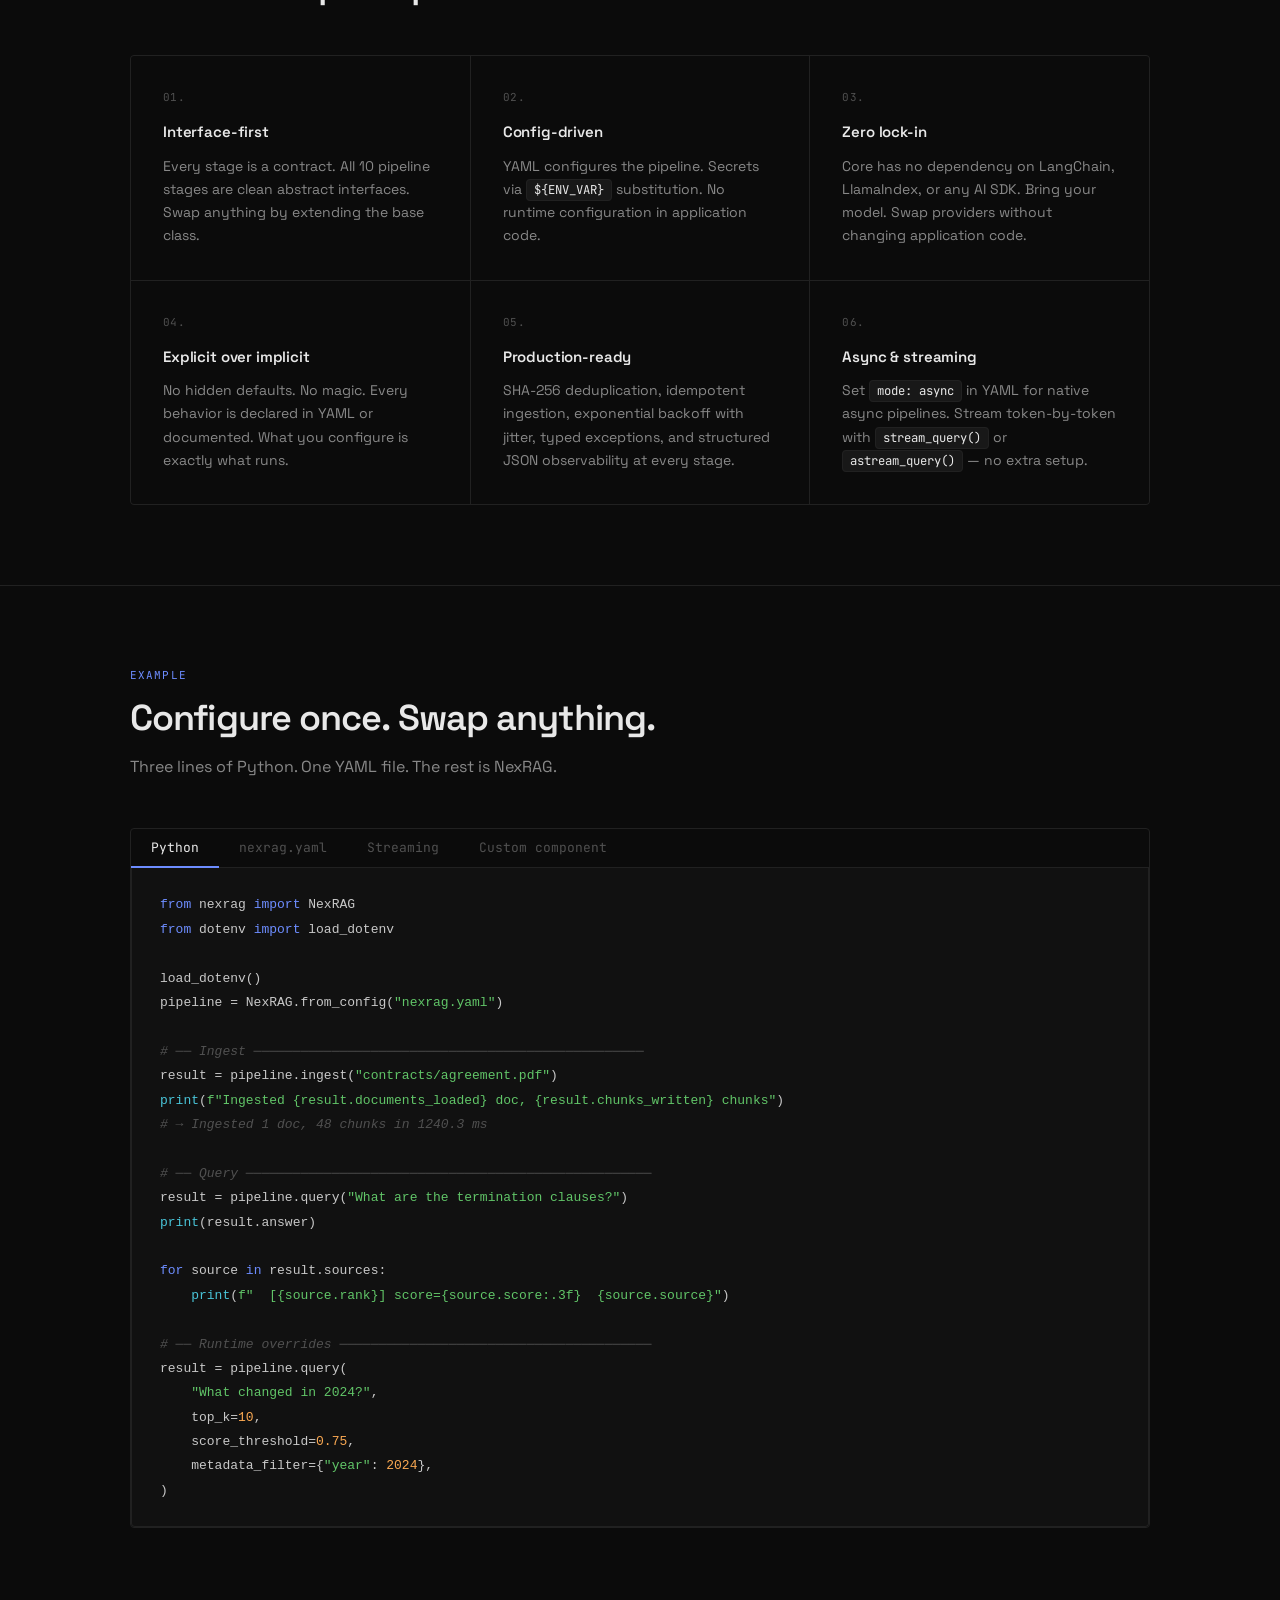
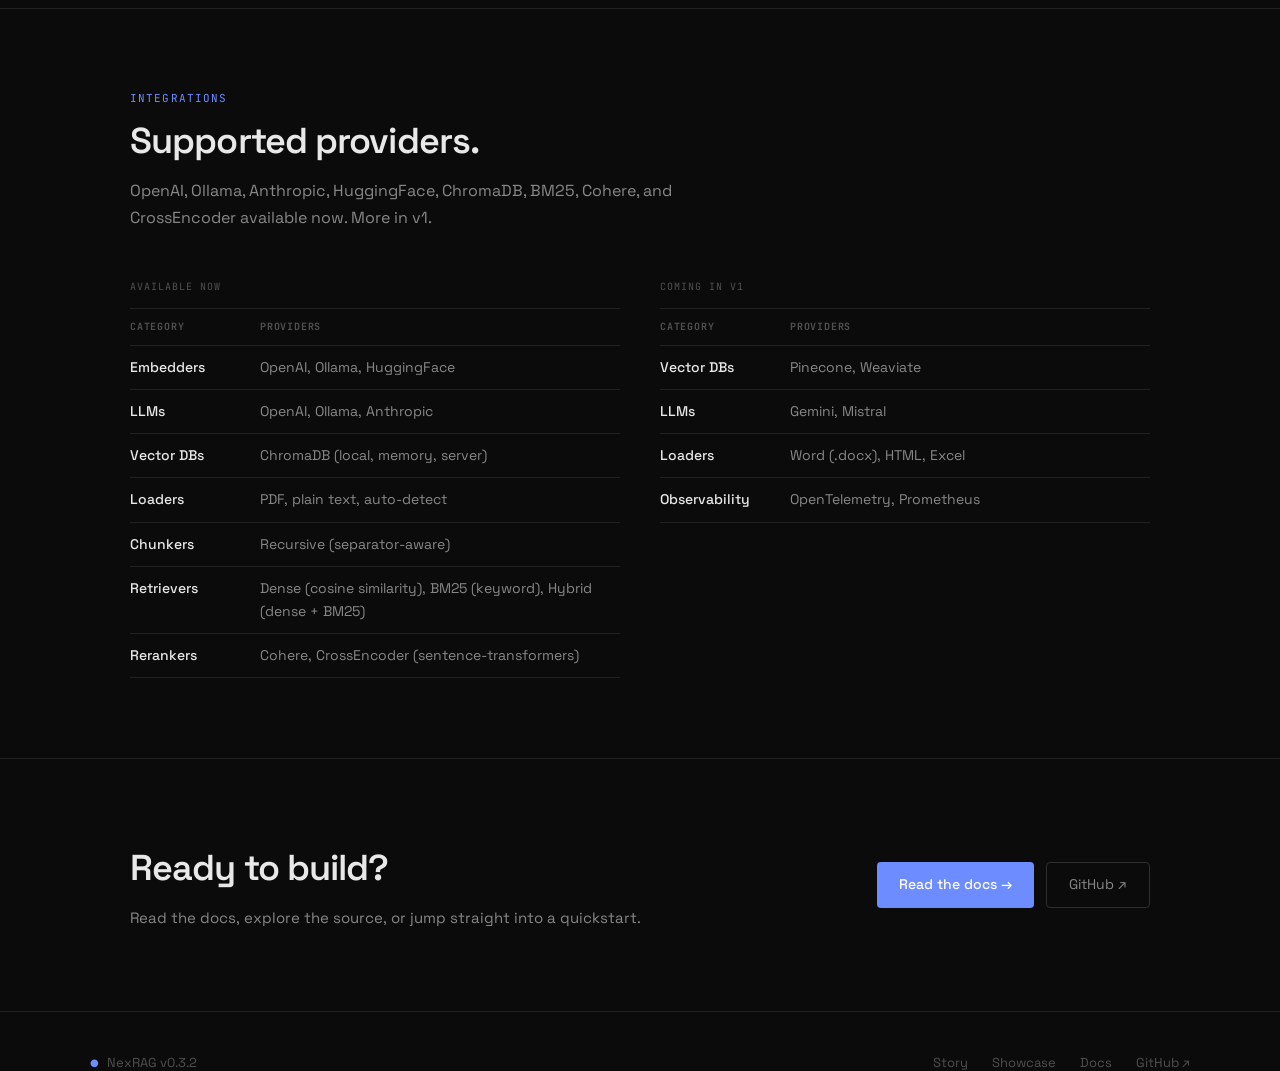
==== commit a3dbd1a6: "updated to 0.3.2" ====
--- a/docs/index.html
+++ b/docs/index.html
@@ -229,7 +229,7 @@
         <div class="hero-content">
           <div class="hero-badge">
             <span class="badge">
-              <span class="badge-dot"></span>v0.3.1 — now on PyPI
+              <span class="badge-dot"></span>v0.3.2 — now on PyPI
             </span>
           </div>
           <h1 class="hero-name">NexRAG</h1>
@@ -664,7 +664,7 @@
   <!-- ── Footer ────────────────────────────────── -->
   <footer class="footer">
     <div class="footer-inner">
-      <div class="footer-logo"><span class="logo-dot">●</span> NexRAG v0.3.0</div>
+      <div class="footer-logo"><span class="logo-dot">●</span> NexRAG v0.3.2</div>
       <div class="footer-links">
         <a href="story.html">Story</a>
         <a href="showcase.html">Showcase</a>
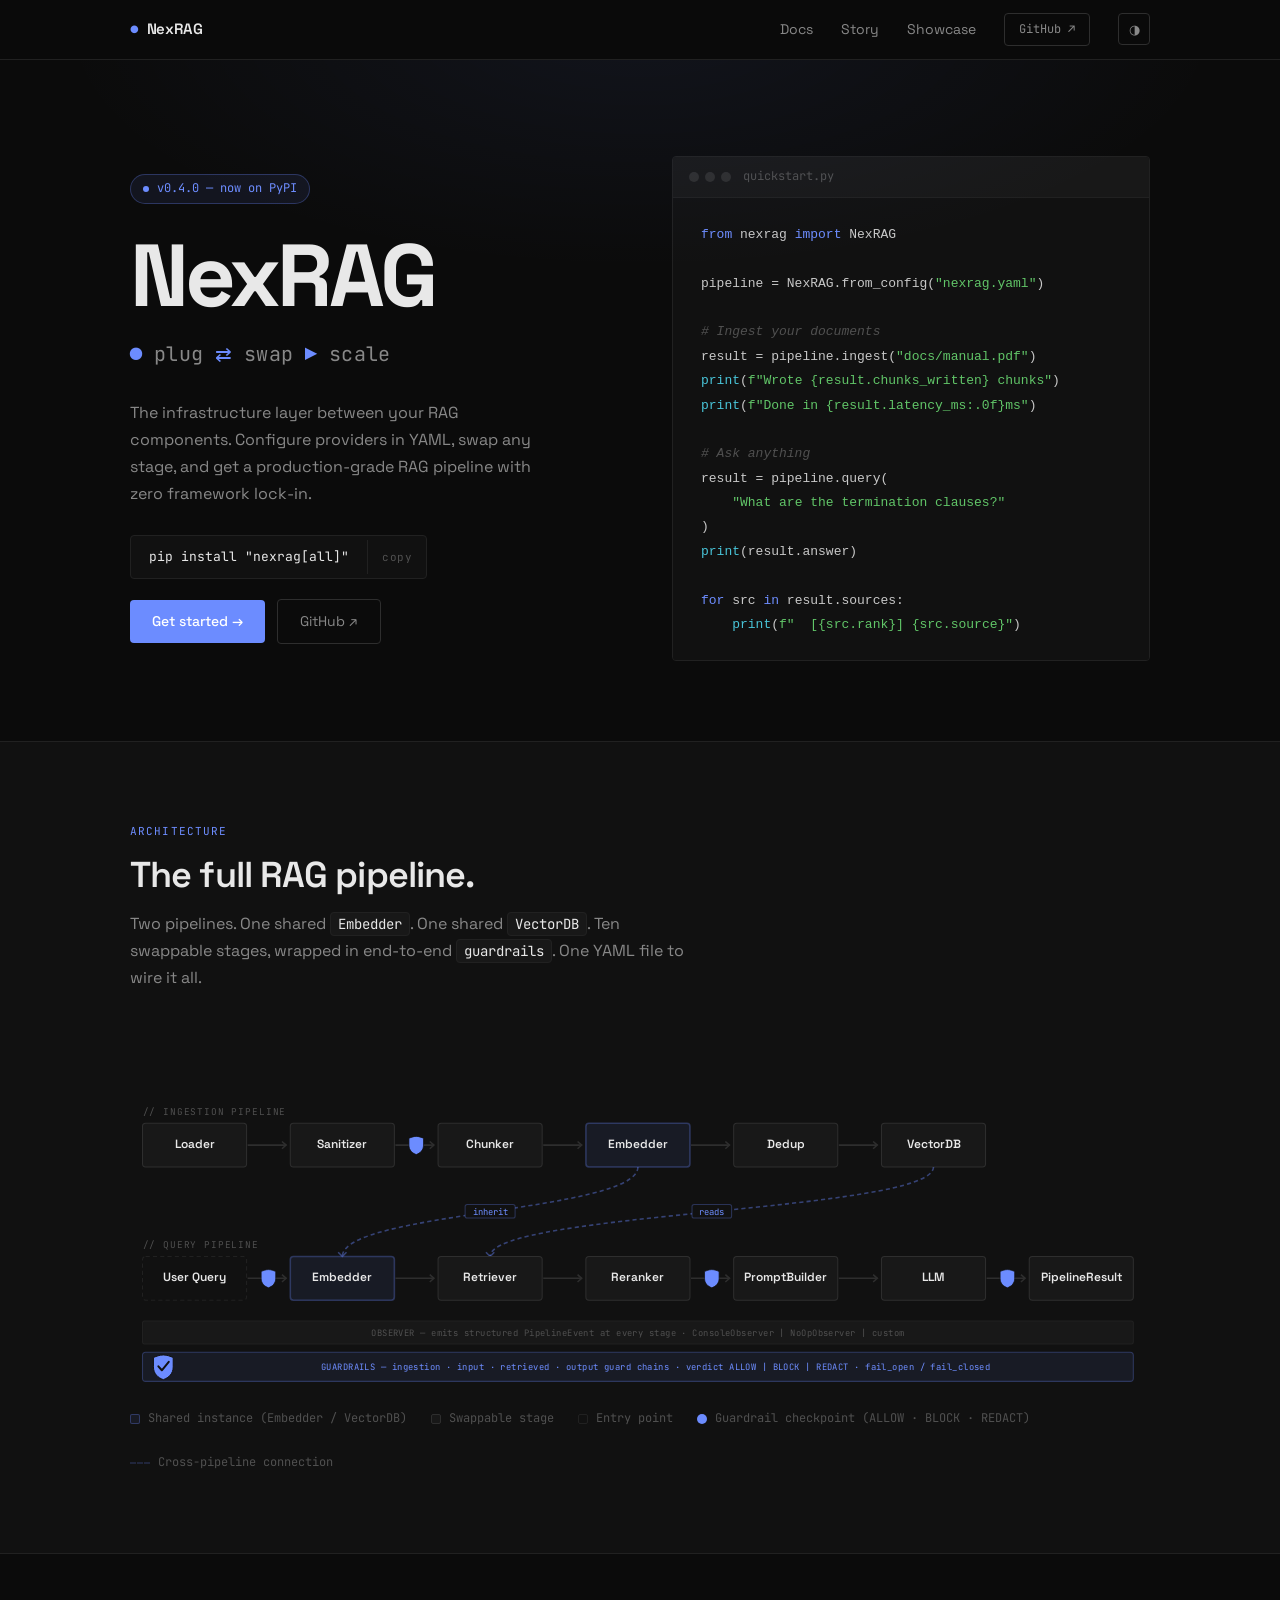
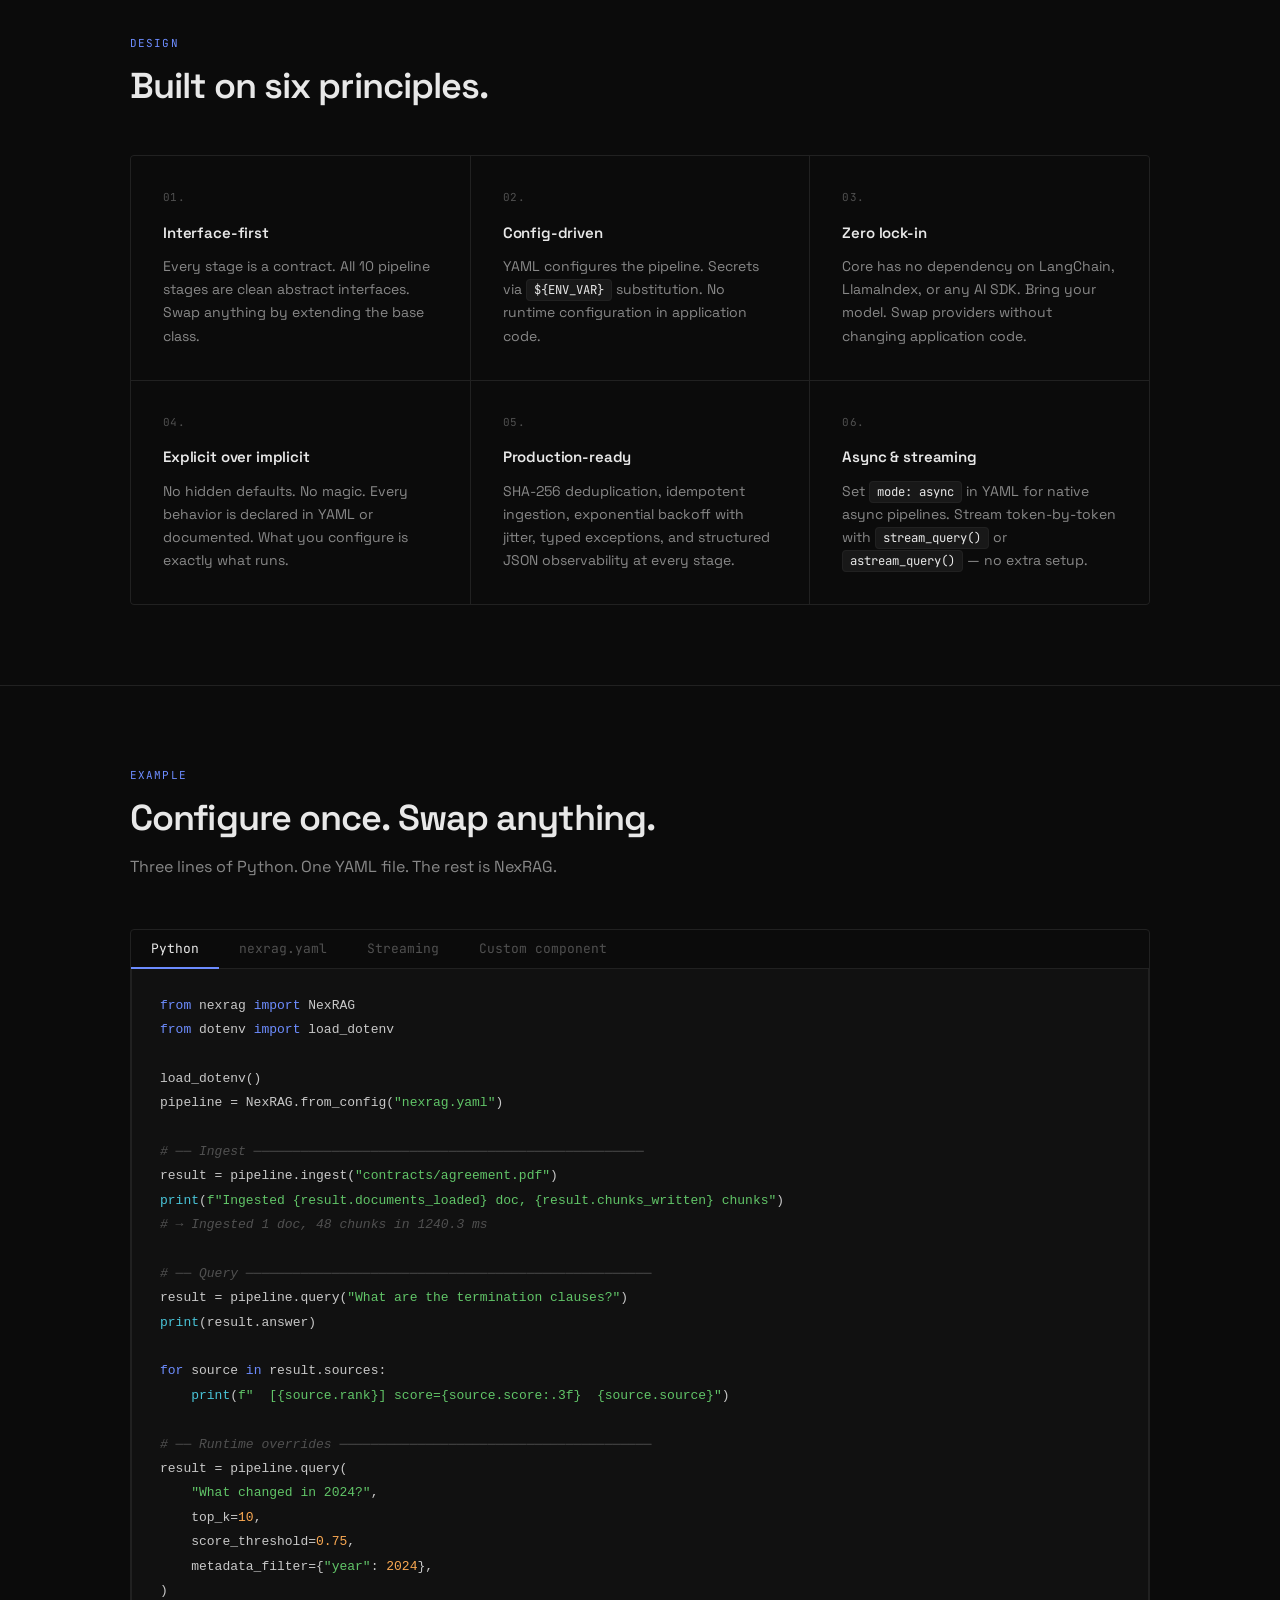
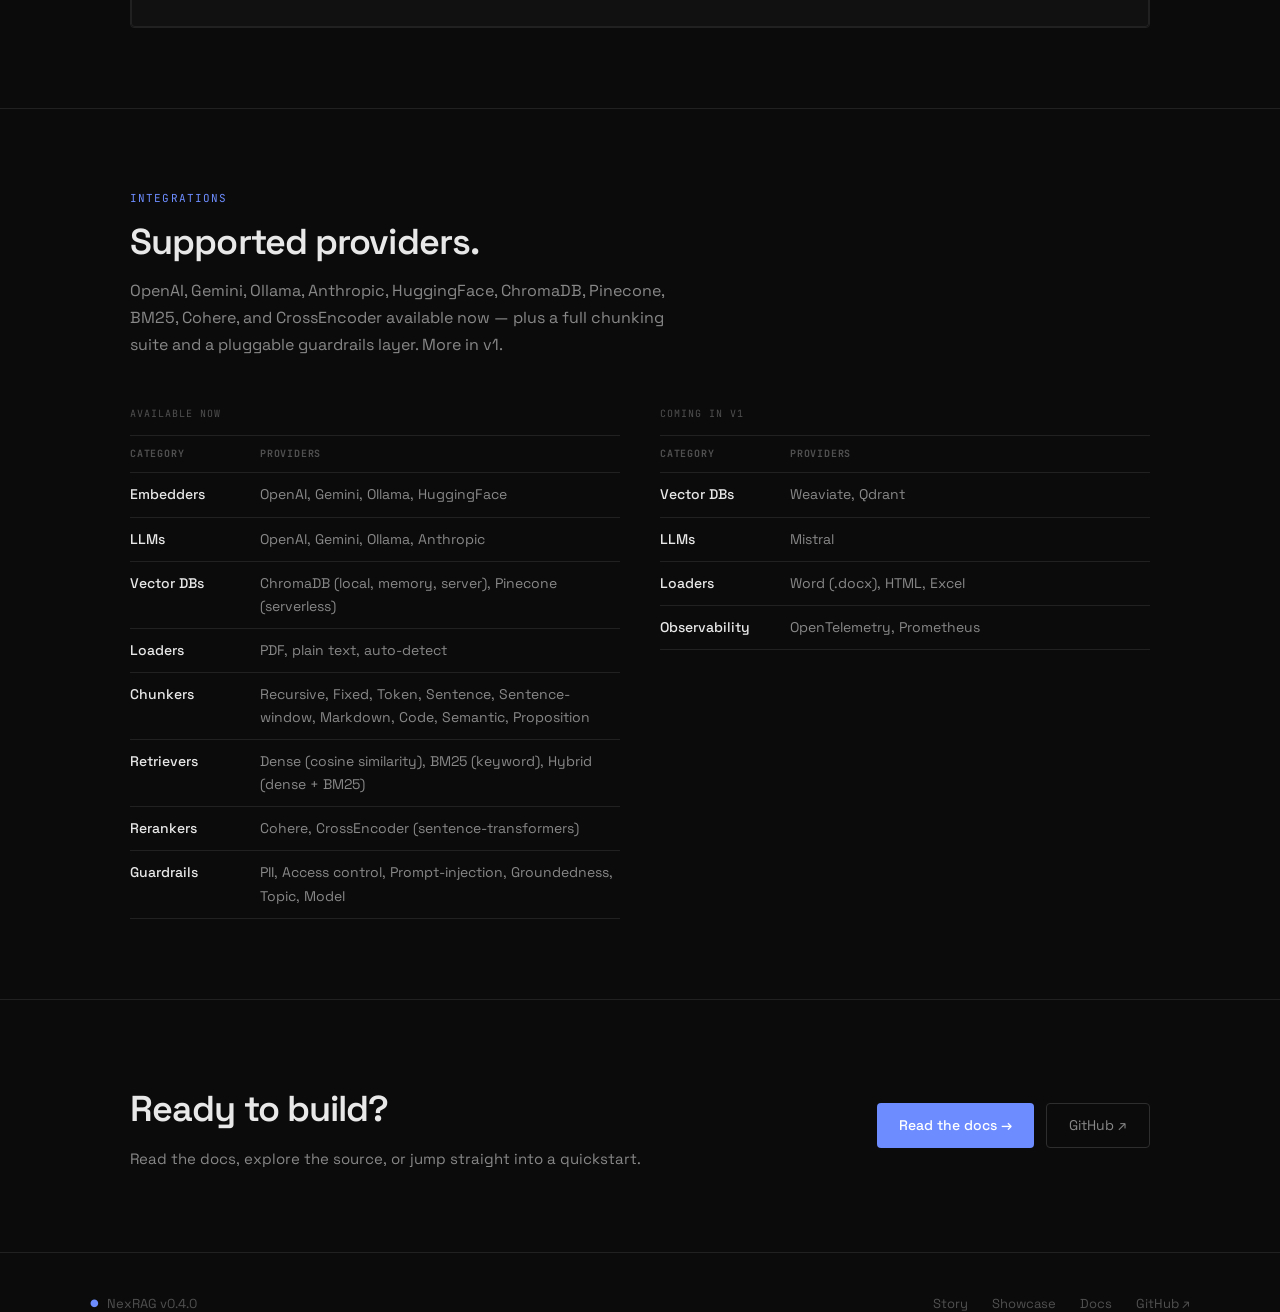
==== commit 76c02734: "updated docs" ====
--- a/docs/index.html
+++ b/docs/index.html
@@ -91,6 +91,7 @@
     .legend-dot.shared { background: var(--accent-dim); border-color: var(--accent-border); }
     .legend-dot.stage  { background: var(--bg-3); border-color: var(--border-2); }
     .legend-dot.entry  { background: var(--bg-2); border-color: var(--border); }
+    .legend-dot.guard  { background: var(--accent); border-color: var(--accent-border); border-radius: 50%; }
     .legend-line {
       width: 20px; height: 1px;
       border-top: 2px dashed;
@@ -229,7 +230,7 @@
         <div class="hero-content">
           <div class="hero-badge">
             <span class="badge">
-              <span class="badge-dot"></span>v0.3.2 — now on PyPI
+              <span class="badge-dot"></span>v0.4.0 — now on PyPI
             </span>
           </div>
           <h1 class="hero-name">NexRAG</h1>
@@ -286,10 +287,10 @@
     <div class="container">
       <div class="label">Architecture</div>
       <h2 class="section-title">The full RAG pipeline.</h2>
-      <p class="section-sub">Two pipelines. One shared <code>Embedder</code>. One shared <code>VectorDB</code>. Ten swappable stages. One YAML file to wire it all.</p>
+      <p class="section-sub">Two pipelines. One shared <code>Embedder</code>. One shared <code>VectorDB</code>. Ten swappable stages, wrapped in end-to-end <code>guardrails</code>. One YAML file to wire it all.</p>
 
       <div class="arch-wrap fade-up">
-<svg viewBox="0 0 980 308" fill="none" xmlns="http://www.w3.org/2000/svg" style="width:100%;height:auto;display:block;min-width:720px">
+<svg viewBox="0 0 980 336" fill="none" xmlns="http://www.w3.org/2000/svg" style="width:100%;height:auto;display:block;min-width:720px">
 <style>
 .b   { fill: var(--bg-3); stroke: var(--border-2); stroke-width: 1; }
 .b-a { fill: var(--accent-dim); stroke: var(--accent-border); stroke-width: 1.5; }
@@ -305,109 +306,139 @@
 .ant { fill: var(--accent); font-family: 'JetBrains Mono', monospace; font-size: 8.5px; text-anchor: middle; }
 .ob  { fill: var(--bg-3); stroke: var(--border); stroke-width: 1; }
 .ot  { fill: var(--text-3); font-family: 'JetBrains Mono', monospace; font-size: 8.5px; letter-spacing: 0.05em; text-anchor: middle; }
+.gd  { fill: var(--accent); stroke: var(--bg-2); stroke-width: 1; }
+.gb  { fill: var(--accent-dim); stroke: var(--accent-border); stroke-width: 1; }
+.gt  { fill: var(--accent); font-family: 'JetBrains Mono', monospace; font-size: 8.5px; letter-spacing: 0.05em; text-anchor: middle; }
+.gdc { fill: none; stroke: var(--bg-2); stroke-width: 2; stroke-linecap: round; stroke-linejoin: round; }
 </style>
+
+<!-- Reusable shield (protection) icon, centred on origin -->
+<defs>
+<path id="grdShield" d="M0,-12 C4,-12 7,-10.5 10,-9.5 L10,0 C10,7 5.5,11 0,13 C-5.5,11 -10,7 -10,0 L-10,-9.5 C-7,-10.5 -4,-12 0,-12 Z"/>
+</defs>
+
+<!-- Stage stride = 142 (box 100 + gap 42). Longer connectors give the guard shields room. -->
 
 <!-- INGESTION label -->
 <text x="12" y="72" class="rl">// INGESTION PIPELINE</text>
 
-<!-- Loader [col 1, x=12] -->
+<!-- Loader [c0, x=12] -->
 <rect x="12" y="80" width="100" height="42" rx="3" class="b"/>
 <text x="62" y="104" class="t">Loader</text>
-<line x1="113" y1="101" x2="131" y2="101" class="ln"/>
-<polyline points="127,97.5 131,101 127,104.5" class="ch"/>
-
-<!-- Sanitizer [col 2, x=135] -->
-<rect x="135" y="80" width="100" height="42" rx="3" class="b"/>
-<text x="185" y="104" class="t">Sanitizer</text>
-<line x1="236" y1="101" x2="254" y2="101" class="ln"/>
-<polyline points="250,97.5 254,101 250,104.5" class="ch"/>
-
-<!-- Chunker [col 3, x=258] -->
-<rect x="258" y="80" width="100" height="42" rx="3" class="b"/>
-<text x="308" y="104" class="t">Chunker</text>
-<line x1="359" y1="101" x2="377" y2="101" class="ln"/>
-<polyline points="373,97.5 377,101 373,104.5" class="ch"/>
-
-<!-- Embedder [col 4, x=381 — SHARED] -->
-<rect x="381" y="80" width="100" height="42" rx="3" class="b-a"/>
-<text x="431" y="104" class="t">Embedder</text>
-<line x1="482" y1="101" x2="500" y2="101" class="ln"/>
-<polyline points="496,97.5 500,101 496,104.5" class="ch"/>
-
-<!-- Dedup [col 5, x=504] -->
-<rect x="504" y="80" width="100" height="42" rx="3" class="b"/>
-<text x="554" y="104" class="t">Dedup</text>
-<line x1="605" y1="101" x2="623" y2="101" class="ln"/>
-<polyline points="619,97.5 623,101 619,104.5" class="ch"/>
-
-<!-- VectorDB [col 6, x=627] -->
-<rect x="627" y="80" width="100" height="42" rx="3" class="b"/>
-<text x="677" y="104" class="t">VectorDB</text>
+<line x1="113" y1="101" x2="150" y2="101" class="ln"/>
+<polyline points="146,97.5 150,101 146,104.5" class="ch"/>
+
+<!-- Sanitizer [c1, x=154] -->
+<rect x="154" y="80" width="100" height="42" rx="3" class="b"/>
+<text x="204" y="104" class="t">Sanitizer</text>
+<line x1="255" y1="101" x2="292" y2="101" class="ln"/>
+<polyline points="288,97.5 292,101 288,104.5" class="ch"/>
+
+<!-- Chunker [c2, x=296] -->
+<rect x="296" y="80" width="100" height="42" rx="3" class="b"/>
+<text x="346" y="104" class="t">Chunker</text>
+<line x1="397" y1="101" x2="434" y2="101" class="ln"/>
+<polyline points="430,97.5 434,101 430,104.5" class="ch"/>
+
+<!-- Embedder [c3, x=438 — SHARED] -->
+<rect x="438" y="80" width="100" height="42" rx="3" class="b-a"/>
+<text x="488" y="104" class="t">Embedder</text>
+<line x1="539" y1="101" x2="576" y2="101" class="ln"/>
+<polyline points="572,97.5 576,101 572,104.5" class="ch"/>
+
+<!-- Dedup [c4, x=580] -->
+<rect x="580" y="80" width="100" height="42" rx="3" class="b"/>
+<text x="630" y="104" class="t">Dedup</text>
+<line x1="681" y1="101" x2="718" y2="101" class="ln"/>
+<polyline points="714,97.5 718,101 714,104.5" class="ch"/>
+
+<!-- VectorDB [c5, x=722] -->
+<rect x="722" y="80" width="100" height="42" rx="3" class="b"/>
+<text x="772" y="104" class="t">VectorDB</text>
 
 <!-- ── CROSS-PIPELINE CONNECTIONS ── -->
 
 <!-- VectorDB bottom → Retriever top -->
-<path d="M 677,122 C 677,165 308,165 308,208" class="cn"/>
-<polyline points="304,204 308,208 312,204" class="cha"/>
+<path d="M 772,122 C 772,165 346,165 346,208" class="cn"/>
+<polyline points="342,204 346,208 350,204" class="cha"/>
 
 <!-- Embedder(ing) bottom → Embedder(qry) top (shared instance) -->
-<path d="M 431,122 C 431,165 185,165 185,208" class="cn"/>
-<polyline points="181,204 185,208 189,204" class="cha"/>
-
-<!-- "reads" annotation on VectorDB→Retriever path (midpoint t=0.5 ≈ x=493, y=165) -->
-<rect x="474" y="158" width="38" height="13" rx="2" class="an"/>
-<text x="493" y="168" class="ant">reads</text>
-
-<!-- "inherit" annotation on Embedder→Embedder path (midpoint t=0.5 ≈ x=308, y=165) -->
-<rect x="284" y="158" width="48" height="13" rx="2" class="an"/>
-<text x="308" y="168" class="ant">inherit</text>
+<path d="M 488,122 C 488,165 204,165 204,208" class="cn"/>
+<polyline points="200,204 204,208 208,204" class="cha"/>
+
+<!-- "reads" annotation on VectorDB→Retriever path (midpoint ≈ x=559) -->
+<rect x="540" y="158" width="38" height="13" rx="2" class="an"/>
+<text x="559" y="168" class="ant">reads</text>
+
+<!-- "inherit" annotation on Embedder→Embedder path (midpoint ≈ x=346) -->
+<rect x="322" y="158" width="48" height="13" rx="2" class="an"/>
+<text x="346" y="168" class="ant">inherit</text>
 
 <!-- ── QUERY PIPELINE ── -->
 <text x="12" y="200" class="rl">// QUERY PIPELINE</text>
 
-<!-- User Query [col 1, x=12 — entry] -->
+<!-- User Query [c0, x=12 — entry] -->
 <rect x="12" y="208" width="100" height="42" rx="3" class="b-e"/>
 <text x="62" y="232" class="t">User Query</text>
-<line x1="113" y1="229" x2="131" y2="229" class="ln"/>
-<polyline points="127,225.5 131,229 127,232.5" class="ch"/>
-
-<!-- Embedder [col 2, x=135 — SHARED, inherit] -->
-<rect x="135" y="208" width="100" height="42" rx="3" class="b-a"/>
-<text x="185" y="232" class="t">Embedder</text>
-<line x1="236" y1="229" x2="254" y2="229" class="ln"/>
-<polyline points="250,225.5 254,229 250,232.5" class="ch"/>
-
-<!-- Retriever [col 3, x=258] -->
-<rect x="258" y="208" width="100" height="42" rx="3" class="b"/>
-<text x="308" y="232" class="t">Retriever</text>
-<line x1="359" y1="229" x2="377" y2="229" class="ln"/>
-<polyline points="373,225.5 377,229 373,232.5" class="ch"/>
-
-<!-- Reranker [col 4, x=381 — optional] -->
-<rect x="381" y="208" width="100" height="42" rx="3" class="b"/>
-<text x="431" y="232" class="t">Reranker</text>
-<line x1="482" y1="229" x2="500" y2="229" class="ln"/>
-<polyline points="496,225.5 500,229 496,232.5" class="ch"/>
-
-<!-- PromptBuilder [col 5, x=504] -->
-<rect x="504" y="208" width="100" height="42" rx="3" class="b"/>
-<text x="554" y="232" class="t">PromptBuilder</text>
-<line x1="605" y1="229" x2="623" y2="229" class="ln"/>
-<polyline points="619,225.5 623,229 619,232.5" class="ch"/>
-
-<!-- LLM [col 6, x=627] -->
-<rect x="627" y="208" width="100" height="42" rx="3" class="b"/>
-<text x="677" y="232" class="t">LLM</text>
-<line x1="728" y1="229" x2="746" y2="229" class="ln"/>
-<polyline points="742,225.5 746,229 742,232.5" class="ch"/>
-
-<!-- PipelineResult [col 7, x=750] -->
-<rect x="750" y="208" width="100" height="42" rx="3" class="b"/>
-<text x="800" y="232" class="t">PipelineResult</text>
+<line x1="113" y1="229" x2="150" y2="229" class="ln"/>
+<polyline points="146,225.5 150,229 146,232.5" class="ch"/>
+
+<!-- Embedder [c1, x=154 — SHARED, inherit] -->
+<rect x="154" y="208" width="100" height="42" rx="3" class="b-a"/>
+<text x="204" y="232" class="t">Embedder</text>
+<line x1="255" y1="229" x2="292" y2="229" class="ln"/>
+<polyline points="288,225.5 292,229 288,232.5" class="ch"/>
+
+<!-- Retriever [c2, x=296] -->
+<rect x="296" y="208" width="100" height="42" rx="3" class="b"/>
+<text x="346" y="232" class="t">Retriever</text>
+<line x1="397" y1="229" x2="434" y2="229" class="ln"/>
+<polyline points="430,225.5 434,229 430,232.5" class="ch"/>
+
+<!-- Reranker [c3, x=438 — optional] -->
+<rect x="438" y="208" width="100" height="42" rx="3" class="b"/>
+<text x="488" y="232" class="t">Reranker</text>
+<line x1="539" y1="229" x2="576" y2="229" class="ln"/>
+<polyline points="572,225.5 576,229 572,232.5" class="ch"/>
+
+<!-- PromptBuilder [c4, x=580] -->
+<rect x="580" y="208" width="100" height="42" rx="3" class="b"/>
+<text x="630" y="232" class="t">PromptBuilder</text>
+<line x1="681" y1="229" x2="718" y2="229" class="ln"/>
+<polyline points="714,225.5 718,229 714,232.5" class="ch"/>
+
+<!-- LLM [c5, x=722] -->
+<rect x="722" y="208" width="100" height="42" rx="3" class="b"/>
+<text x="772" y="232" class="t">LLM</text>
+<line x1="823" y1="229" x2="860" y2="229" class="ln"/>
+<polyline points="856,225.5 860,229 856,232.5" class="ch"/>
+
+<!-- PipelineResult [c6, x=864] -->
+<rect x="864" y="208" width="100" height="42" rx="3" class="b"/>
+<text x="914" y="232" class="t">PipelineResult</text>
+
+<!-- ── GUARDRAIL CHECKPOINTS (shields centred on the guarded connectors) ── -->
+<!-- ingestion guard: Sanitizer → Chunker -->
+<use href="#grdShield" class="gd" transform="translate(275,101) scale(0.7)"/>
+<!-- input guard: User Query → Embedder -->
+<use href="#grdShield" class="gd" transform="translate(133,229) scale(0.7)"/>
+<!-- retrieved guard: Reranker → PromptBuilder -->
+<use href="#grdShield" class="gd" transform="translate(559,229) scale(0.7)"/>
+<!-- output guard: LLM → PipelineResult -->
+<use href="#grdShield" class="gd" transform="translate(843,229) scale(0.7)"/>
 
 <!-- ── OBSERVER ── -->
-<rect x="12" y="270" width="838" height="22" rx="2" class="ob"/>
-<text x="431" y="284" class="ot">OBSERVER — emits structured PipelineEvent at every stage · ConsoleObserver | NoOpObserver | custom</text>
+<rect x="12" y="270" width="952" height="22" rx="2" class="ob"/>
+<text x="488" y="284" class="ot">OBSERVER — emits structured PipelineEvent at every stage · ConsoleObserver | NoOpObserver | custom</text>
+
+<!-- ── GUARDRAILS ── -->
+<rect x="12" y="300" width="952" height="28" rx="3" class="gb"/>
+<!-- prominent protection icon -->
+<g transform="translate(32,314) scale(0.95)">
+<use href="#grdShield" class="gd"/>
+<path d="M-5,-0.5 L-1.5,3.5 L5.5,-5" class="gdc"/>
+</g>
+<text x="505" y="317.5" class="gt">GUARDRAILS — ingestion · input · retrieved · output guard chains · verdict ALLOW | BLOCK | REDACT · fail_open / fail_closed</text>
 </svg>
       </div>
 
@@ -415,6 +446,7 @@
         <div class="legend-item"><span class="legend-dot shared"></span>Shared instance (Embedder / VectorDB)</div>
         <div class="legend-item"><span class="legend-dot stage"></span>Swappable stage</div>
         <div class="legend-item"><span class="legend-dot entry"></span>Entry point</div>
+        <div class="legend-item"><span class="legend-dot guard"></span>Guardrail checkpoint (ALLOW · BLOCK · REDACT)</div>
         <div class="legend-item"><span class="legend-line"></span>Cross-pipeline connection</div>
       </div>
     </div>
@@ -612,20 +644,21 @@
     <div class="container">
       <div class="label fade-up">Integrations</div>
       <h2 class="section-title fade-up">Supported providers.</h2>
-      <p class="section-sub fade-up">OpenAI, Ollama, Anthropic, HuggingFace, ChromaDB, BM25, Cohere, and CrossEncoder available now. More in v1.</p>
+      <p class="section-sub fade-up">OpenAI, Gemini, Ollama, Anthropic, HuggingFace, ChromaDB, Pinecone, BM25, Cohere, and CrossEncoder available now — plus a full chunking suite and a pluggable guardrails layer. More in v1.</p>
       <div class="providers-grid fade-up">
         <div>
           <div class="pcol-title">Available now</div>
           <table class="ptable">
             <thead><tr><th>Category</th><th>Providers</th></tr></thead>
             <tbody>
-              <tr><td>Embedders</td><td>OpenAI, Ollama, HuggingFace</td></tr>
-              <tr><td>LLMs</td><td>OpenAI, Ollama, Anthropic</td></tr>
-              <tr><td>Vector DBs</td><td>ChromaDB (local, memory, server)</td></tr>
+              <tr><td>Embedders</td><td>OpenAI, Gemini, Ollama, HuggingFace</td></tr>
+              <tr><td>LLMs</td><td>OpenAI, Gemini, Ollama, Anthropic</td></tr>
+              <tr><td>Vector DBs</td><td>ChromaDB (local, memory, server), Pinecone (serverless)</td></tr>
               <tr><td>Loaders</td><td>PDF, plain text, auto-detect</td></tr>
-              <tr><td>Chunkers</td><td>Recursive (separator-aware)</td></tr>
+              <tr><td>Chunkers</td><td>Recursive, Fixed, Token, Sentence, Sentence-window, Markdown, Code, Semantic, Proposition</td></tr>
               <tr><td>Retrievers</td><td>Dense (cosine similarity), BM25 (keyword), Hybrid (dense + BM25)</td></tr>
               <tr><td>Rerankers</td><td>Cohere, CrossEncoder (sentence-transformers)</td></tr>
+              <tr><td>Guardrails</td><td>PII, Access control, Prompt-injection, Groundedness, Topic, Model</td></tr>
             </tbody>
           </table>
         </div>
@@ -634,8 +667,8 @@
           <table class="ptable">
             <thead><tr><th>Category</th><th>Providers</th></tr></thead>
             <tbody>
-              <tr><td>Vector DBs</td><td>Pinecone, Weaviate</td></tr>
-              <tr><td>LLMs</td><td>Gemini, Mistral</td></tr>
+              <tr><td>Vector DBs</td><td>Weaviate, Qdrant</td></tr>
+              <tr><td>LLMs</td><td>Mistral</td></tr>
               <tr><td>Loaders</td><td>Word (.docx), HTML, Excel</td></tr>
               <tr><td>Observability</td><td>OpenTelemetry, Prometheus</td></tr>
             </tbody>
@@ -664,7 +697,7 @@
   <!-- ── Footer ────────────────────────────────── -->
   <footer class="footer">
     <div class="footer-inner">
-      <div class="footer-logo"><span class="logo-dot">●</span> NexRAG v0.3.2</div>
+      <div class="footer-logo"><span class="logo-dot">●</span> NexRAG v0.4.0</div>
       <div class="footer-links">
         <a href="story.html">Story</a>
         <a href="showcase.html">Showcase</a>
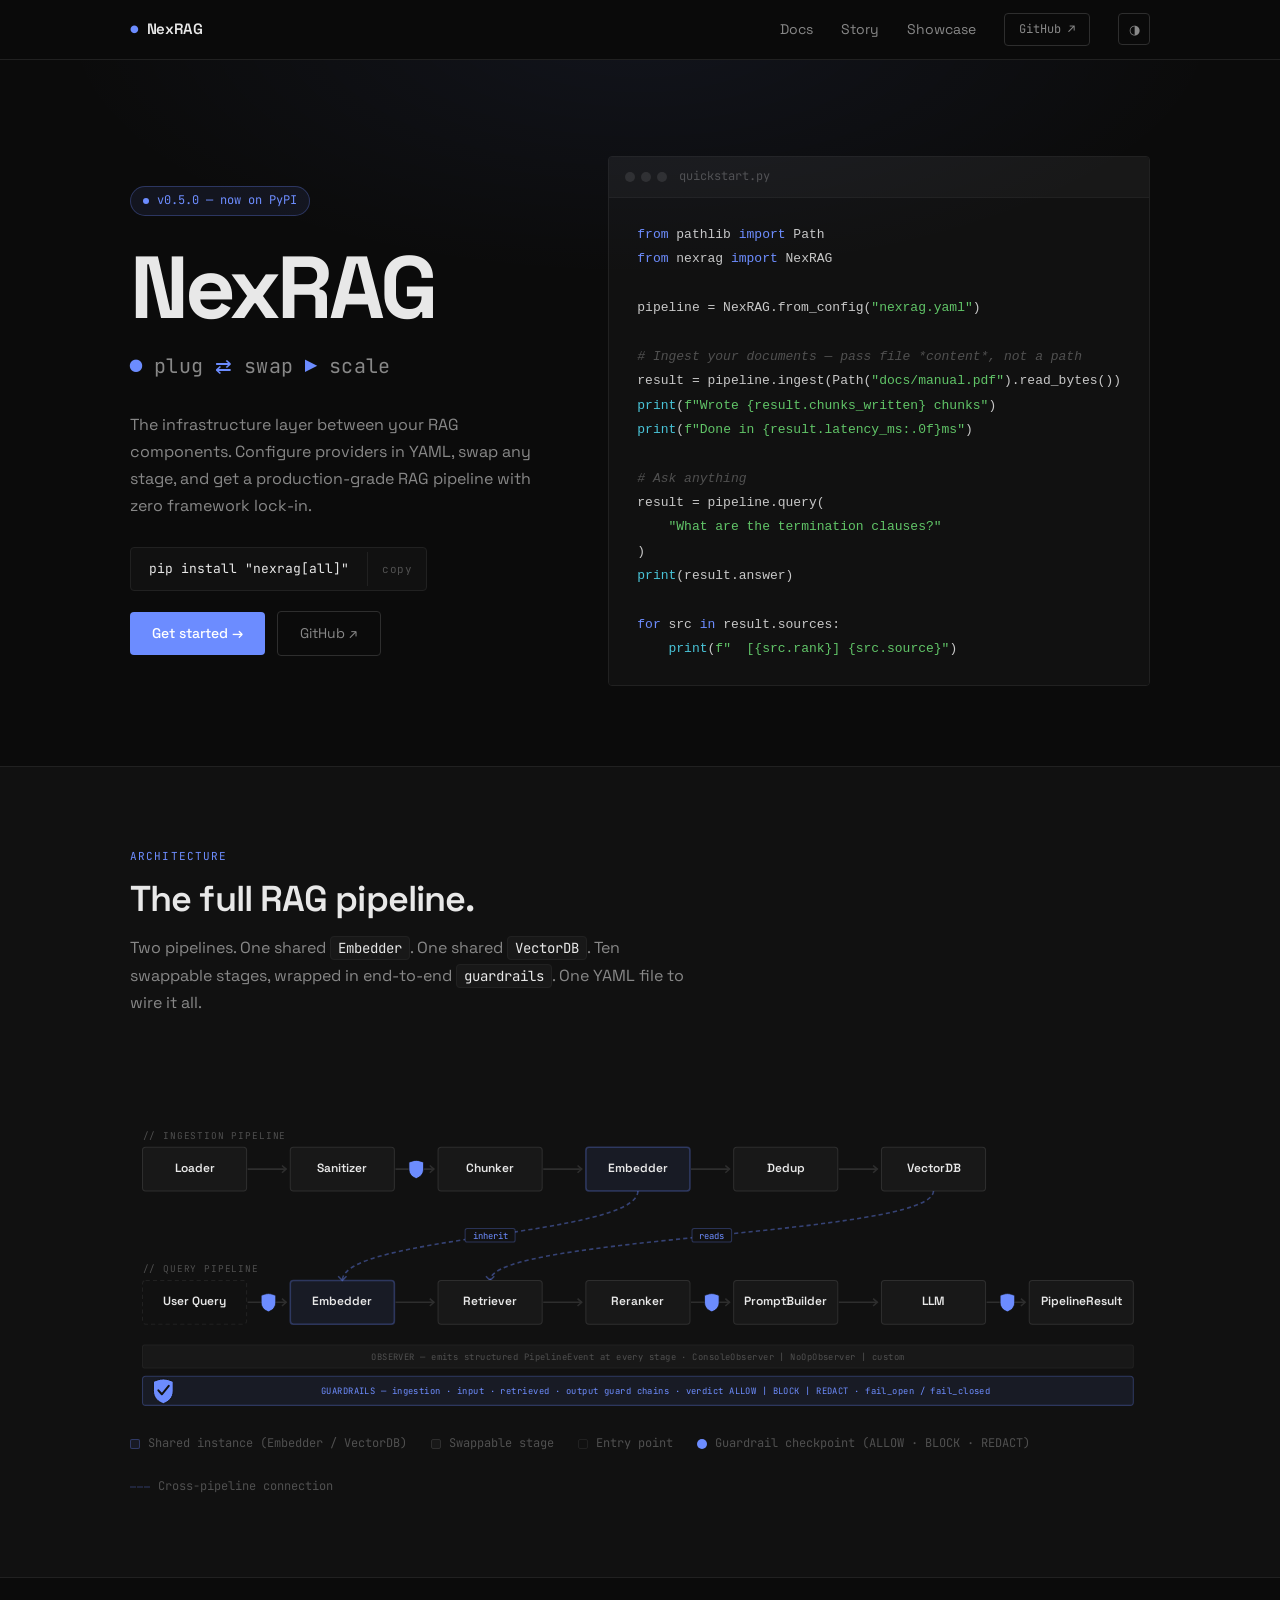
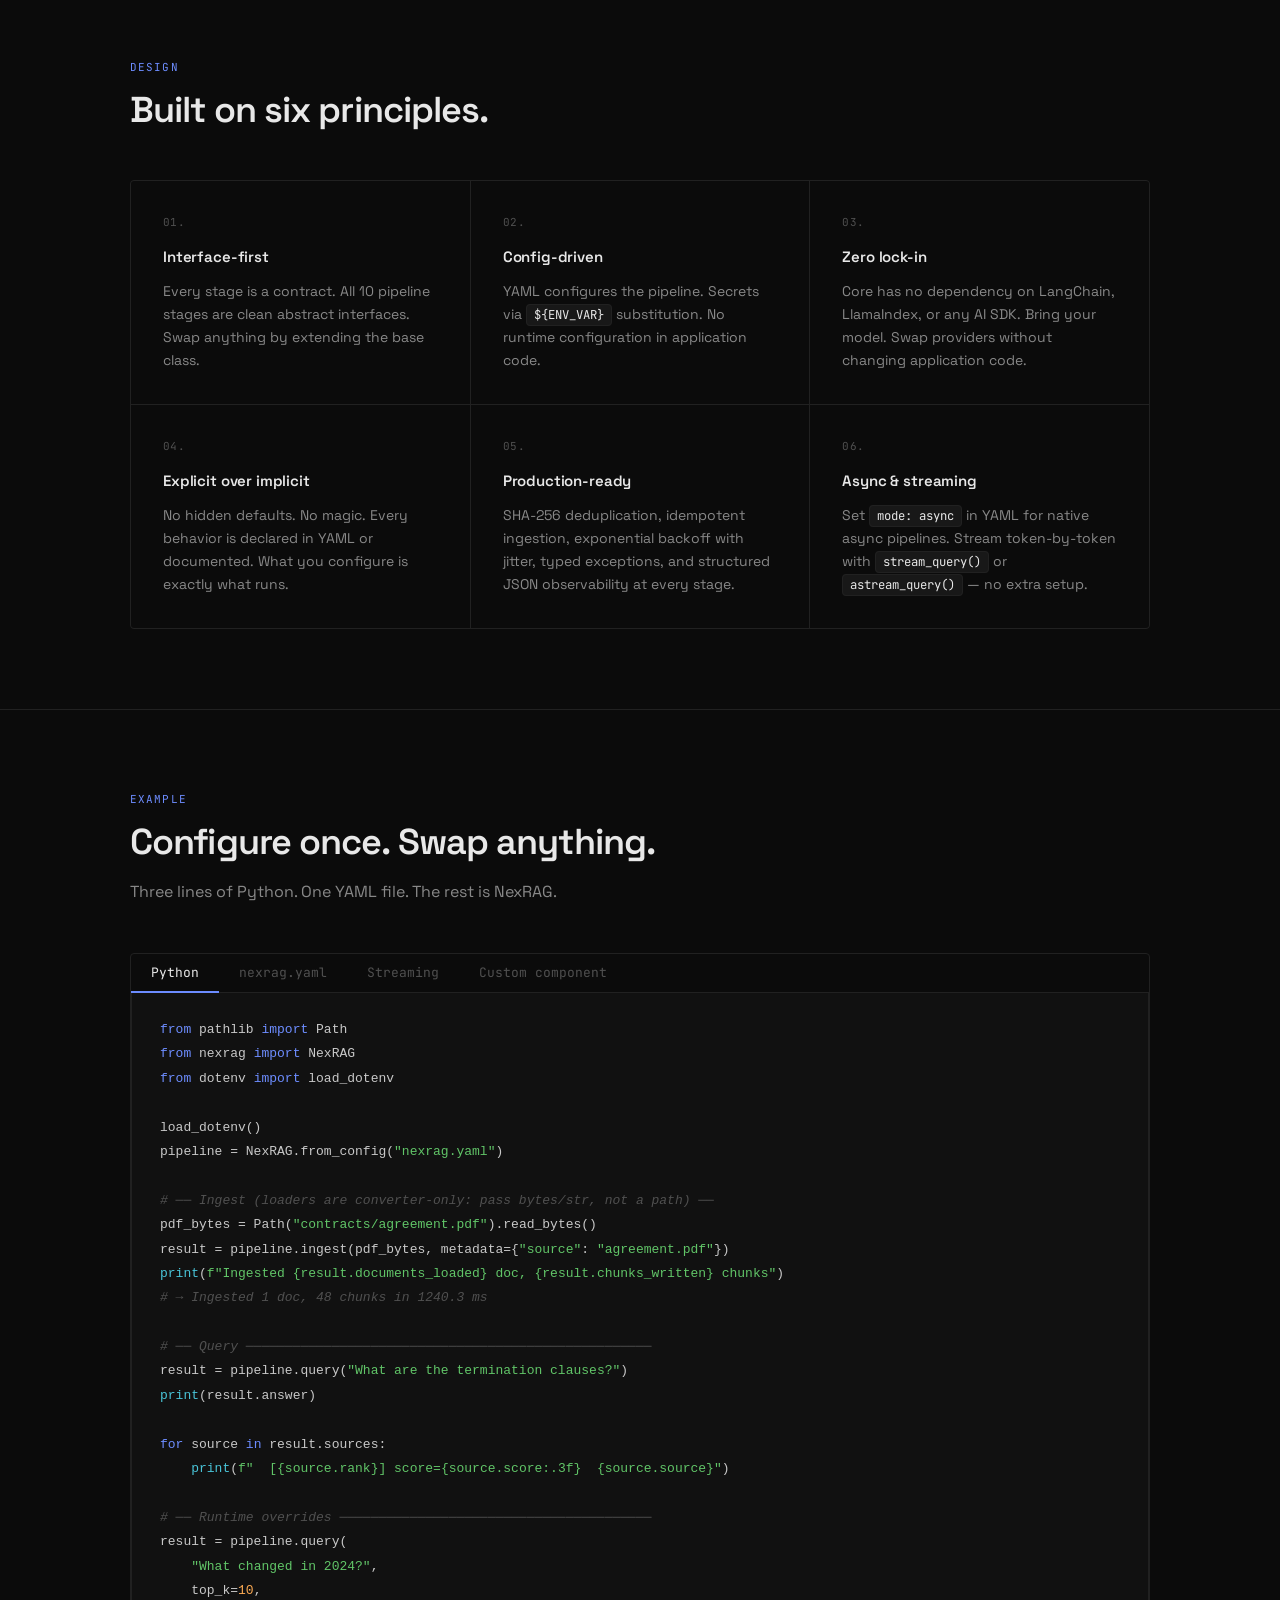
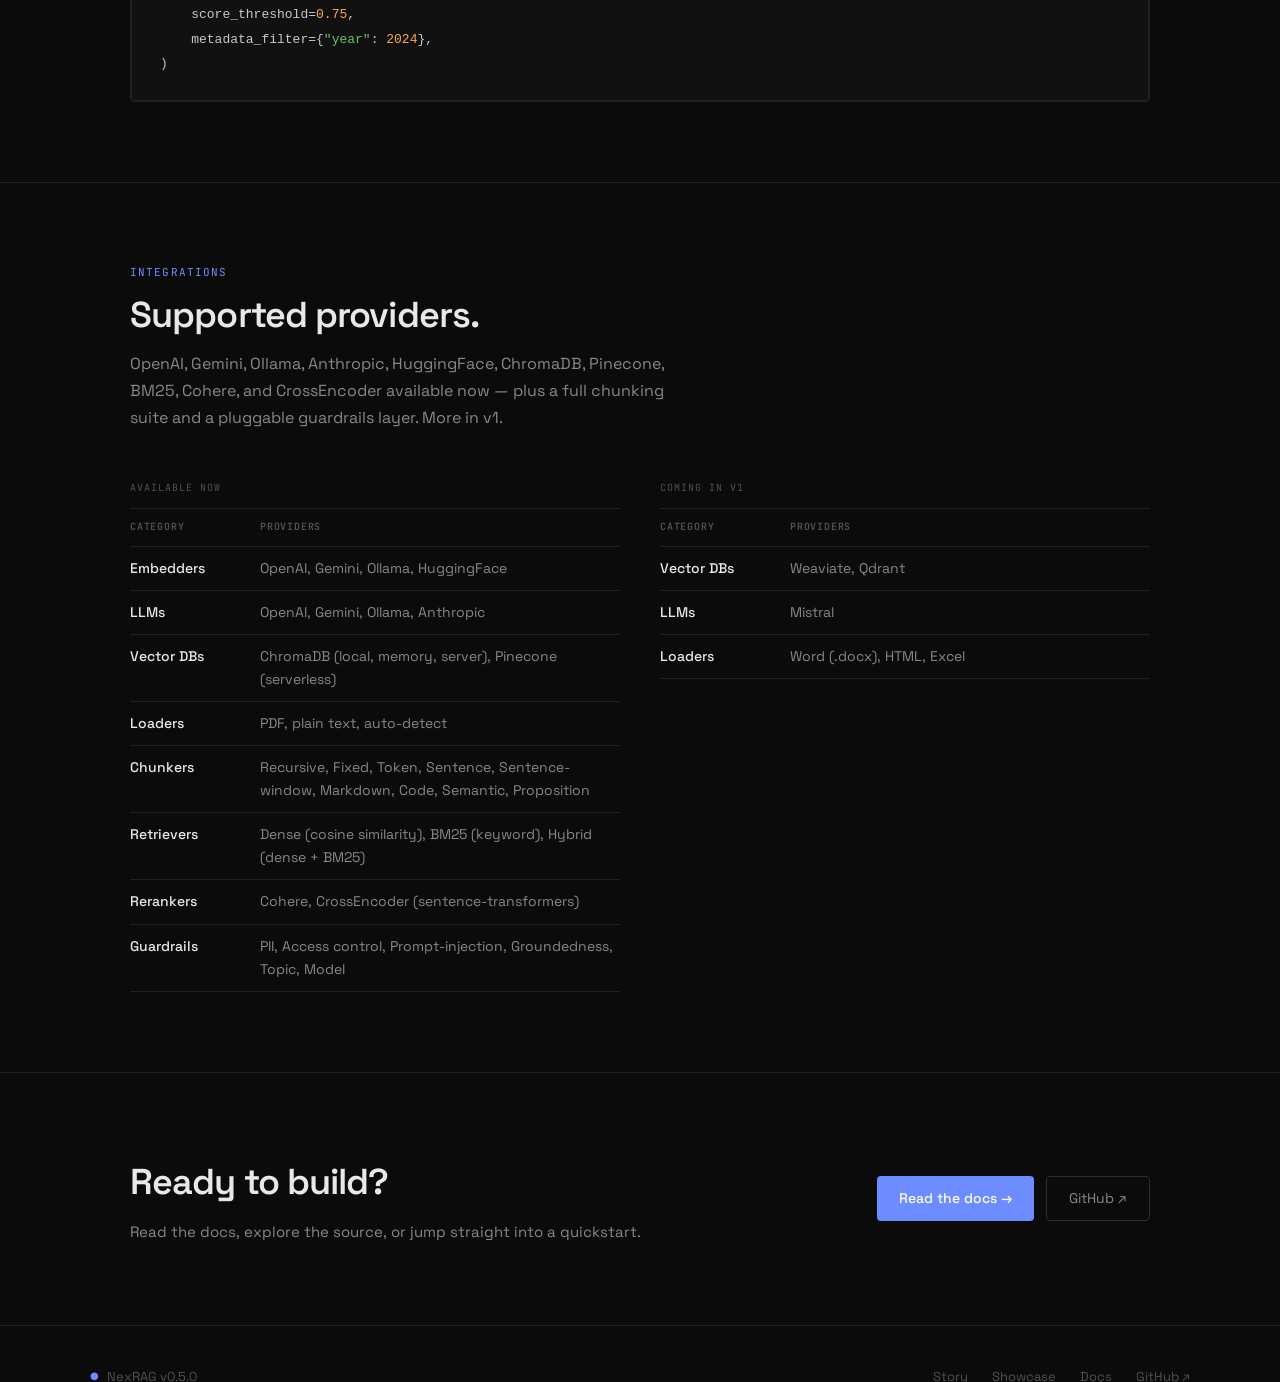
==== commit 1e3f5c1b: "updated docs" ====
--- a/docs/index.html
+++ b/docs/index.html
@@ -230,7 +230,7 @@
         <div class="hero-content">
           <div class="hero-badge">
             <span class="badge">
-              <span class="badge-dot"></span>v0.4.0 — now on PyPI
+              <span class="badge-dot"></span>v0.5.0 — now on PyPI
             </span>
           </div>
           <h1 class="hero-name">NexRAG</h1>
@@ -258,12 +258,13 @@
               <div class="win-dots"><span></span><span></span><span></span></div>
               <span class="win-name">quickstart.py</span>
             </div>
-<pre class="code-block"><code><span class="kw">from</span> nexrag <span class="kw">import</span> NexRAG
+<pre class="code-block"><code><span class="kw">from</span> pathlib <span class="kw">import</span> Path
+<span class="kw">from</span> nexrag <span class="kw">import</span> NexRAG
 
 pipeline = NexRAG.from_config(<span class="str">"nexrag.yaml"</span>)
 
-<span class="cmt"># Ingest your documents</span>
-result = pipeline.ingest(<span class="str">"docs/manual.pdf"</span>)
+<span class="cmt"># Ingest your documents — pass file *content*, not a path</span>
+result = pipeline.ingest(Path(<span class="str">"docs/manual.pdf"</span>).read_bytes())
 <span class="fn">print</span>(<span class="str">f"Wrote {result.chunks_written} chunks"</span>)
 <span class="fn">print</span>(<span class="str">f"Done in {result.latency_ms:.0f}ms"</span>)
 
@@ -506,14 +507,16 @@
           <button class="ctab" data-tab="custom">Custom component</button>
         </div>
         <div class="ctab-panel active" id="tab-py">
-<pre class="code-block"><code><span class="kw">from</span> nexrag <span class="kw">import</span> NexRAG
+<pre class="code-block"><code><span class="kw">from</span> pathlib <span class="kw">import</span> Path
+<span class="kw">from</span> nexrag <span class="kw">import</span> NexRAG
 <span class="kw">from</span> dotenv <span class="kw">import</span> load_dotenv
 
 load_dotenv()
 pipeline = NexRAG.from_config(<span class="str">"nexrag.yaml"</span>)
 
-<span class="cmt"># ── Ingest ──────────────────────────────────────────────────</span>
-result = pipeline.ingest(<span class="str">"contracts/agreement.pdf"</span>)
+<span class="cmt"># ── Ingest (loaders are converter-only: pass bytes/str, not a path) ──</span>
+pdf_bytes = Path(<span class="str">"contracts/agreement.pdf"</span>).read_bytes()
+result = pipeline.ingest(pdf_bytes, metadata={<span class="str">"source"</span>: <span class="str">"agreement.pdf"</span>})
 <span class="fn">print</span>(<span class="str">f"Ingested {result.documents_loaded} doc, {result.chunks_written} chunks"</span>)
 <span class="cmt"># → Ingested 1 doc, 48 chunks in 1240.3 ms</span>
 
@@ -670,7 +673,6 @@
               <tr><td>Vector DBs</td><td>Weaviate, Qdrant</td></tr>
               <tr><td>LLMs</td><td>Mistral</td></tr>
               <tr><td>Loaders</td><td>Word (.docx), HTML, Excel</td></tr>
-              <tr><td>Observability</td><td>OpenTelemetry, Prometheus</td></tr>
             </tbody>
           </table>
         </div>
@@ -697,7 +699,7 @@
   <!-- ── Footer ────────────────────────────────── -->
   <footer class="footer">
     <div class="footer-inner">
-      <div class="footer-logo"><span class="logo-dot">●</span> NexRAG v0.4.0</div>
+      <div class="footer-logo"><span class="logo-dot">●</span> NexRAG v0.5.0</div>
       <div class="footer-links">
         <a href="story.html">Story</a>
         <a href="showcase.html">Showcase</a>
